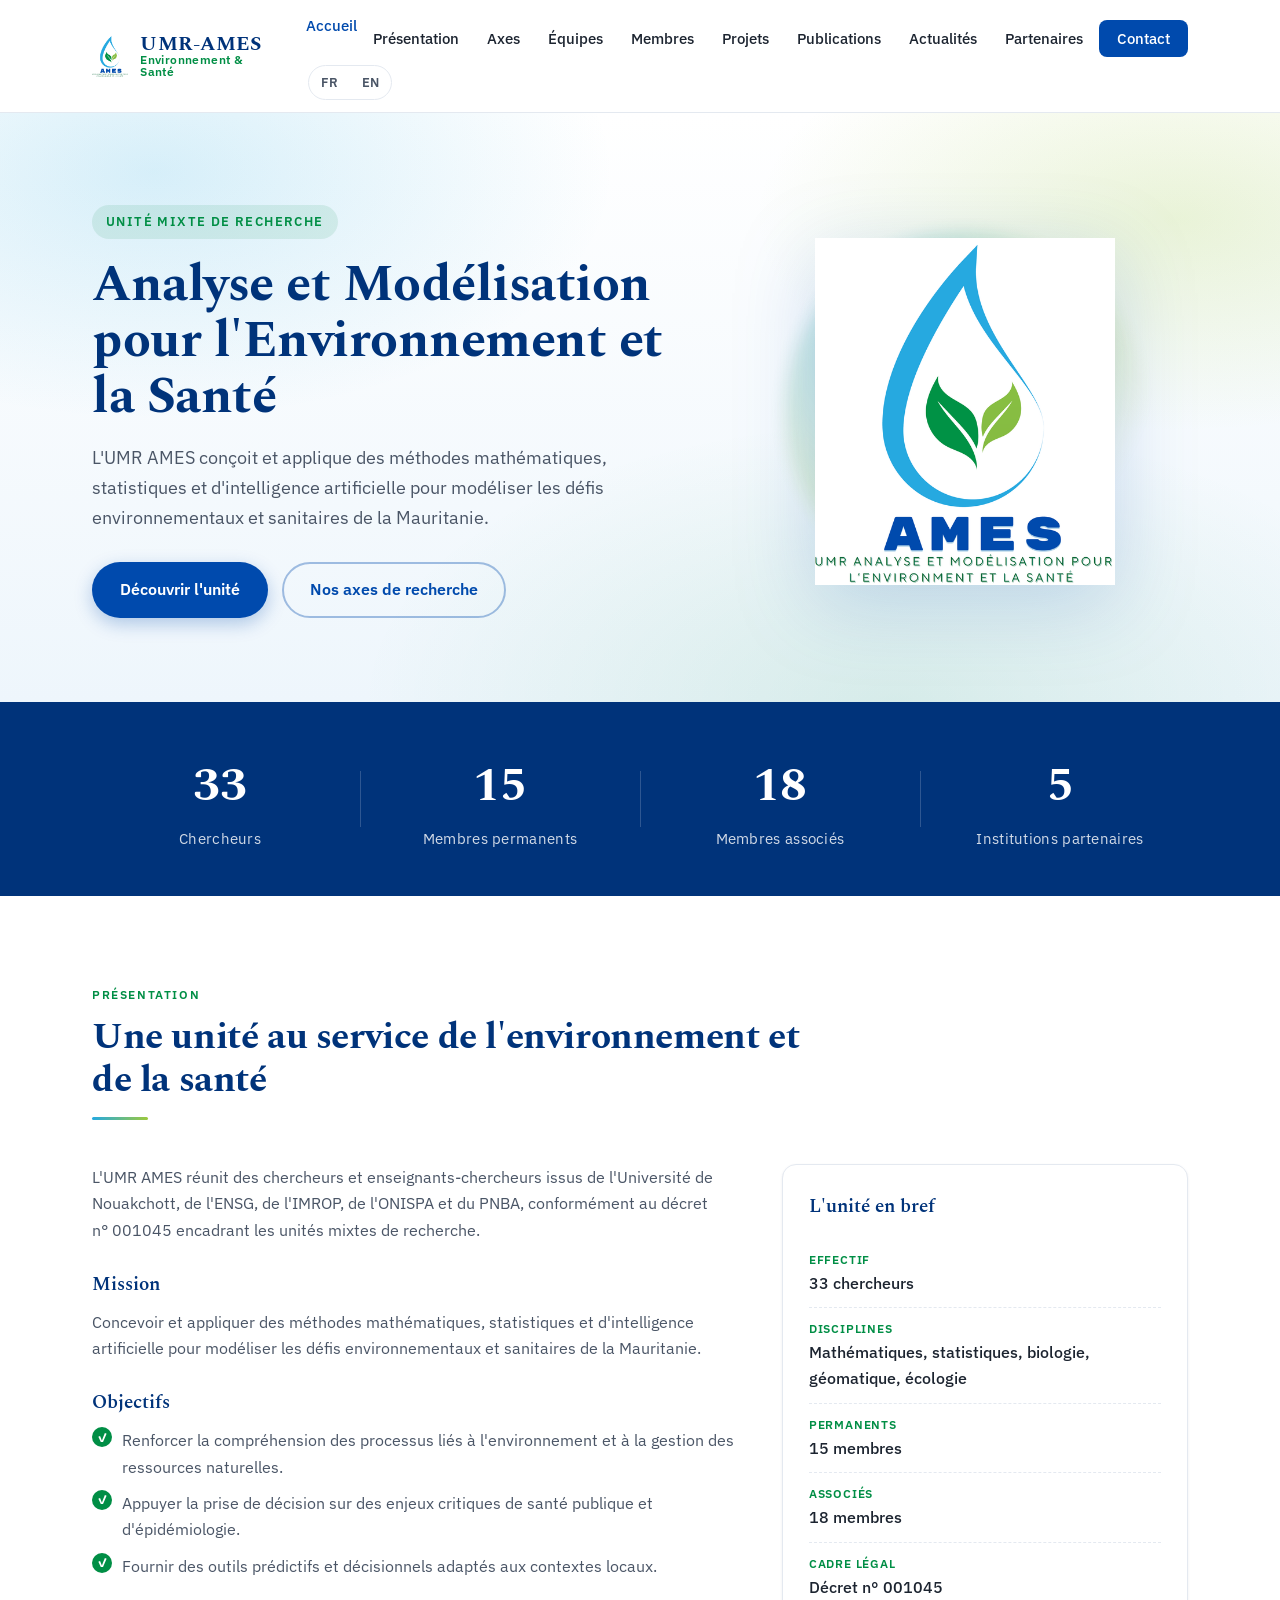
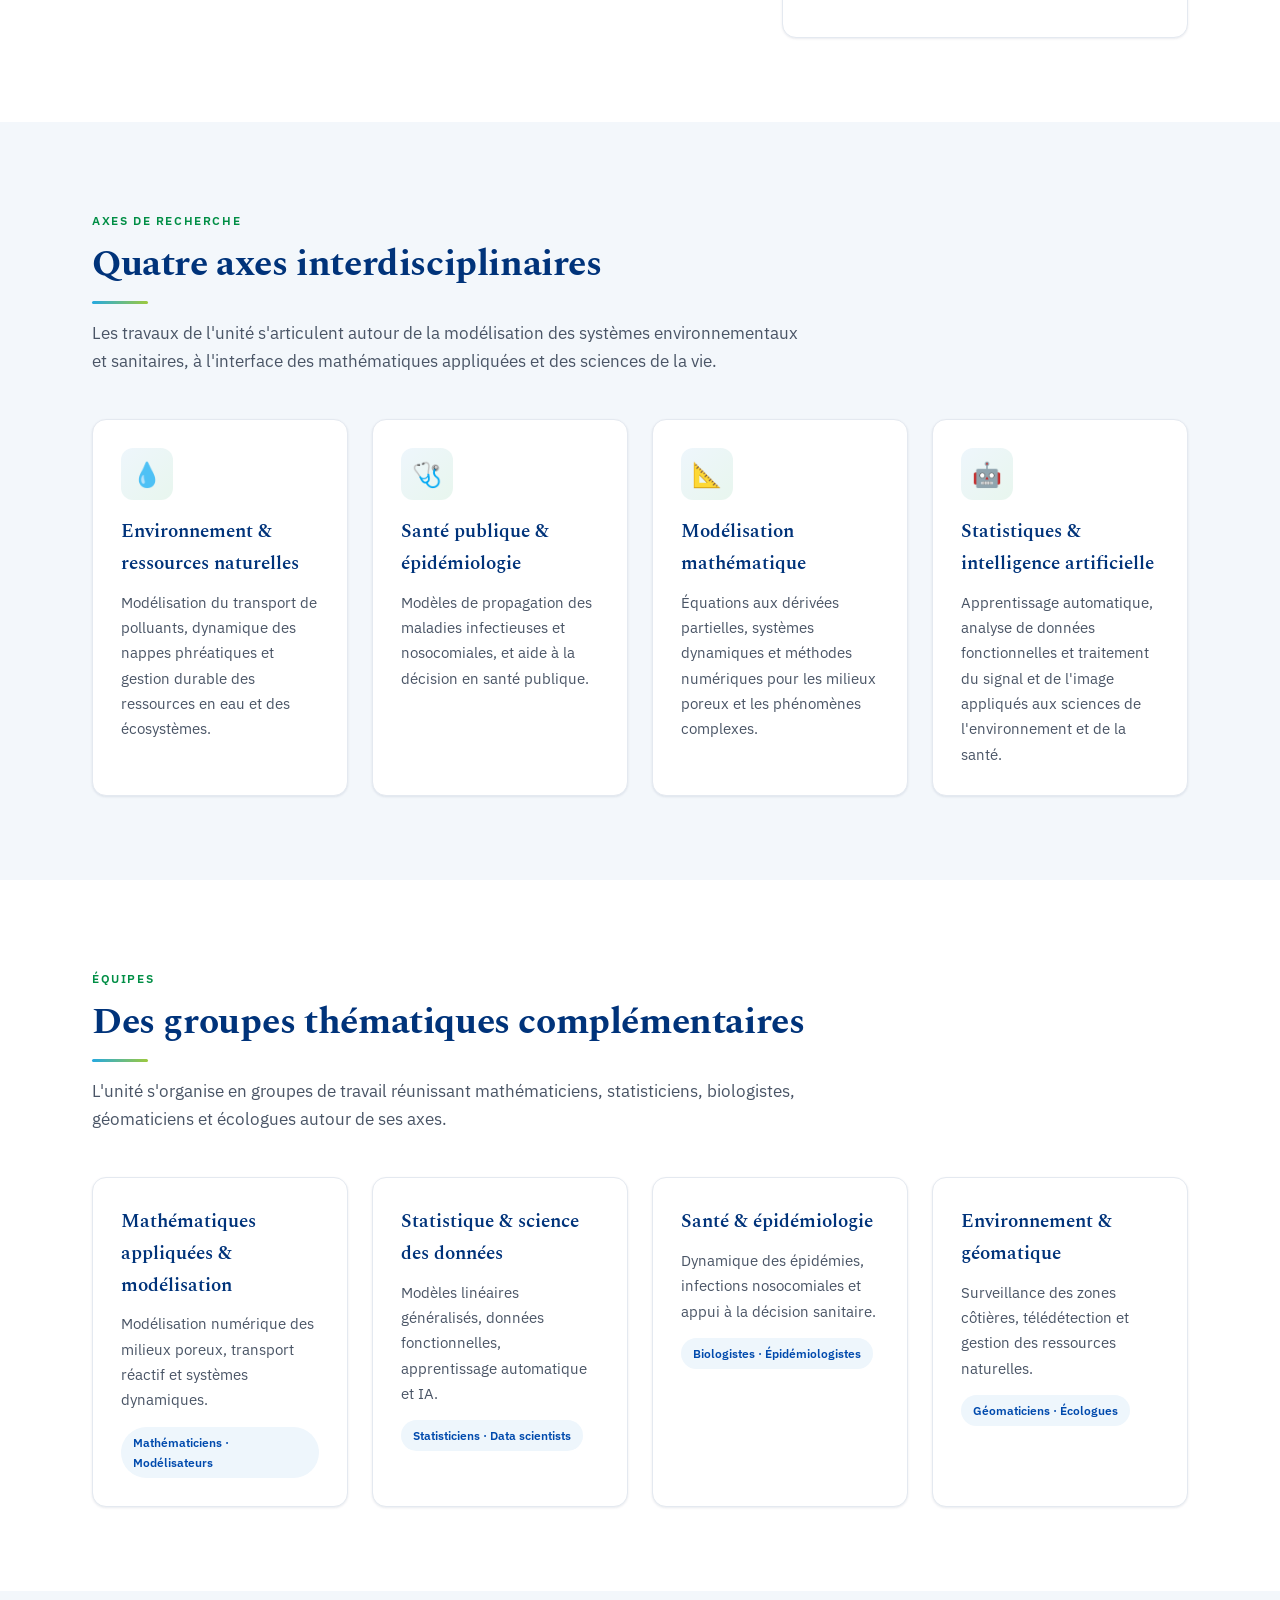
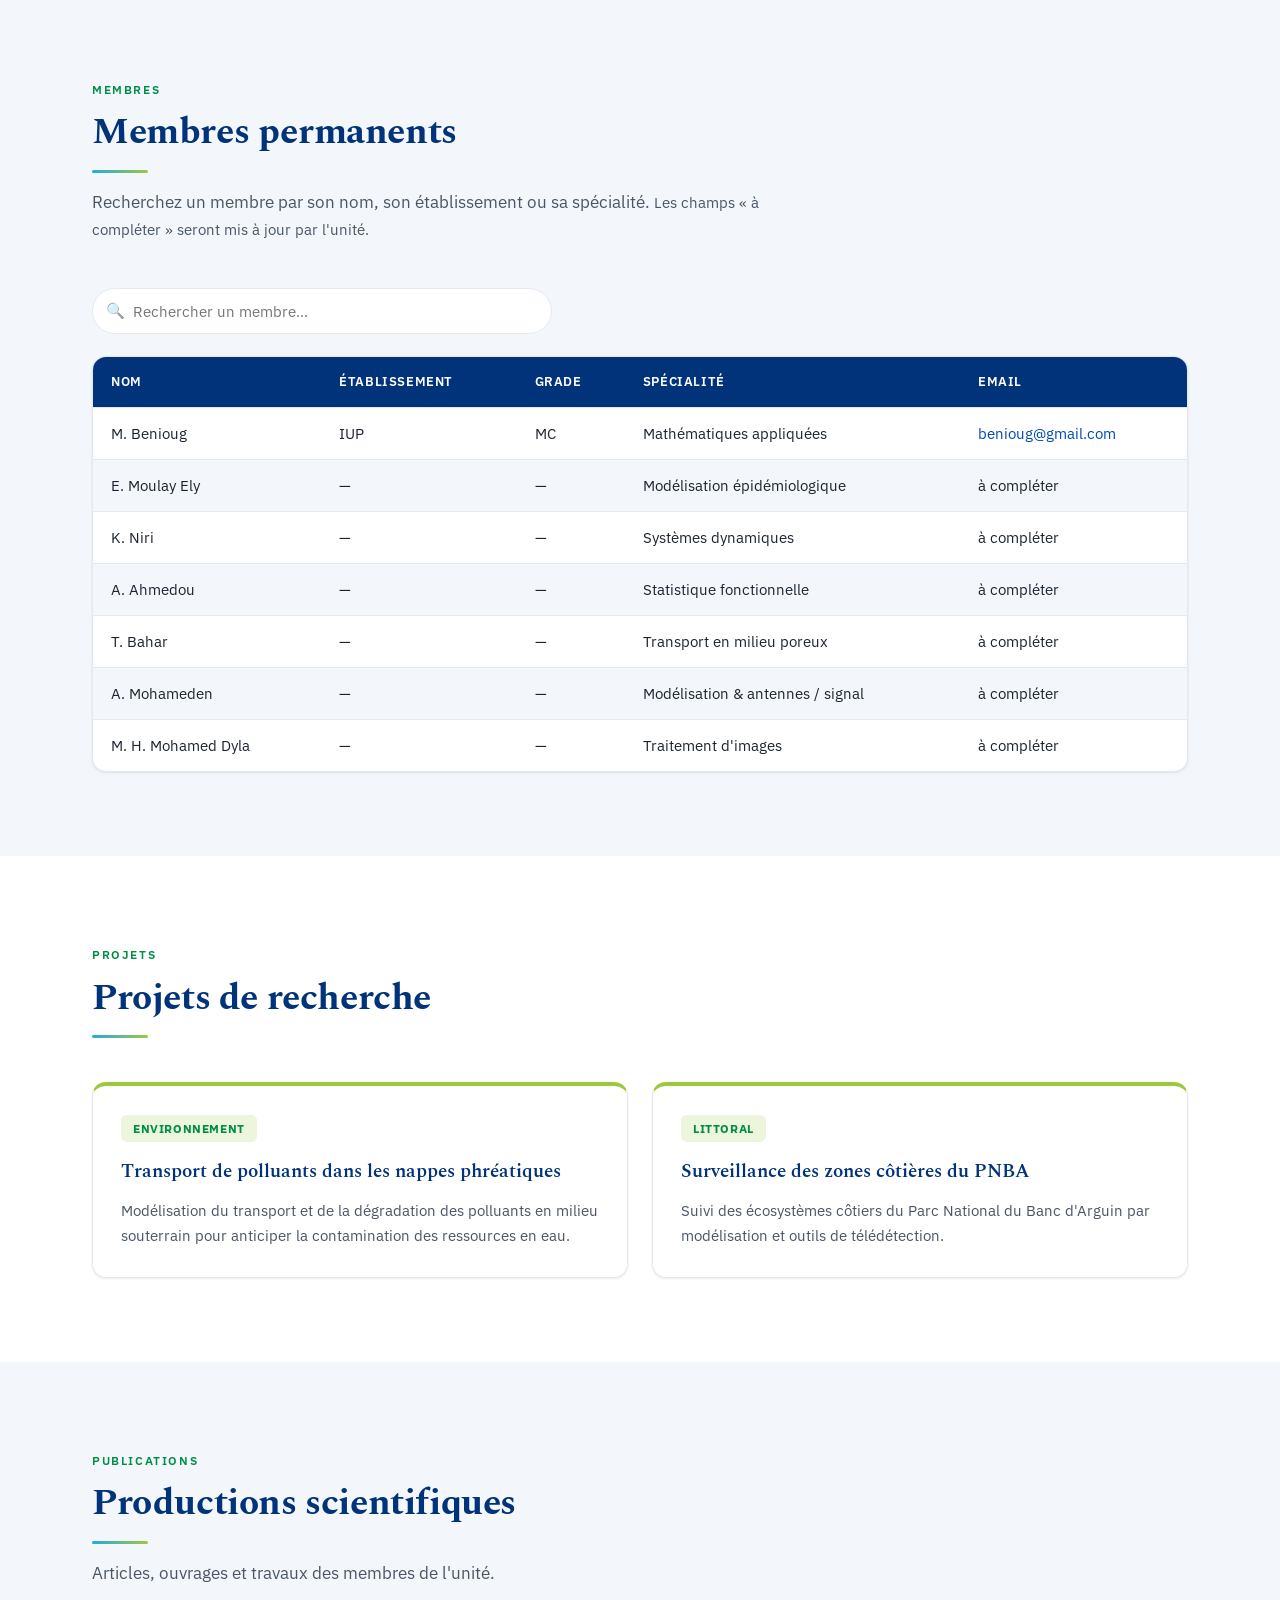
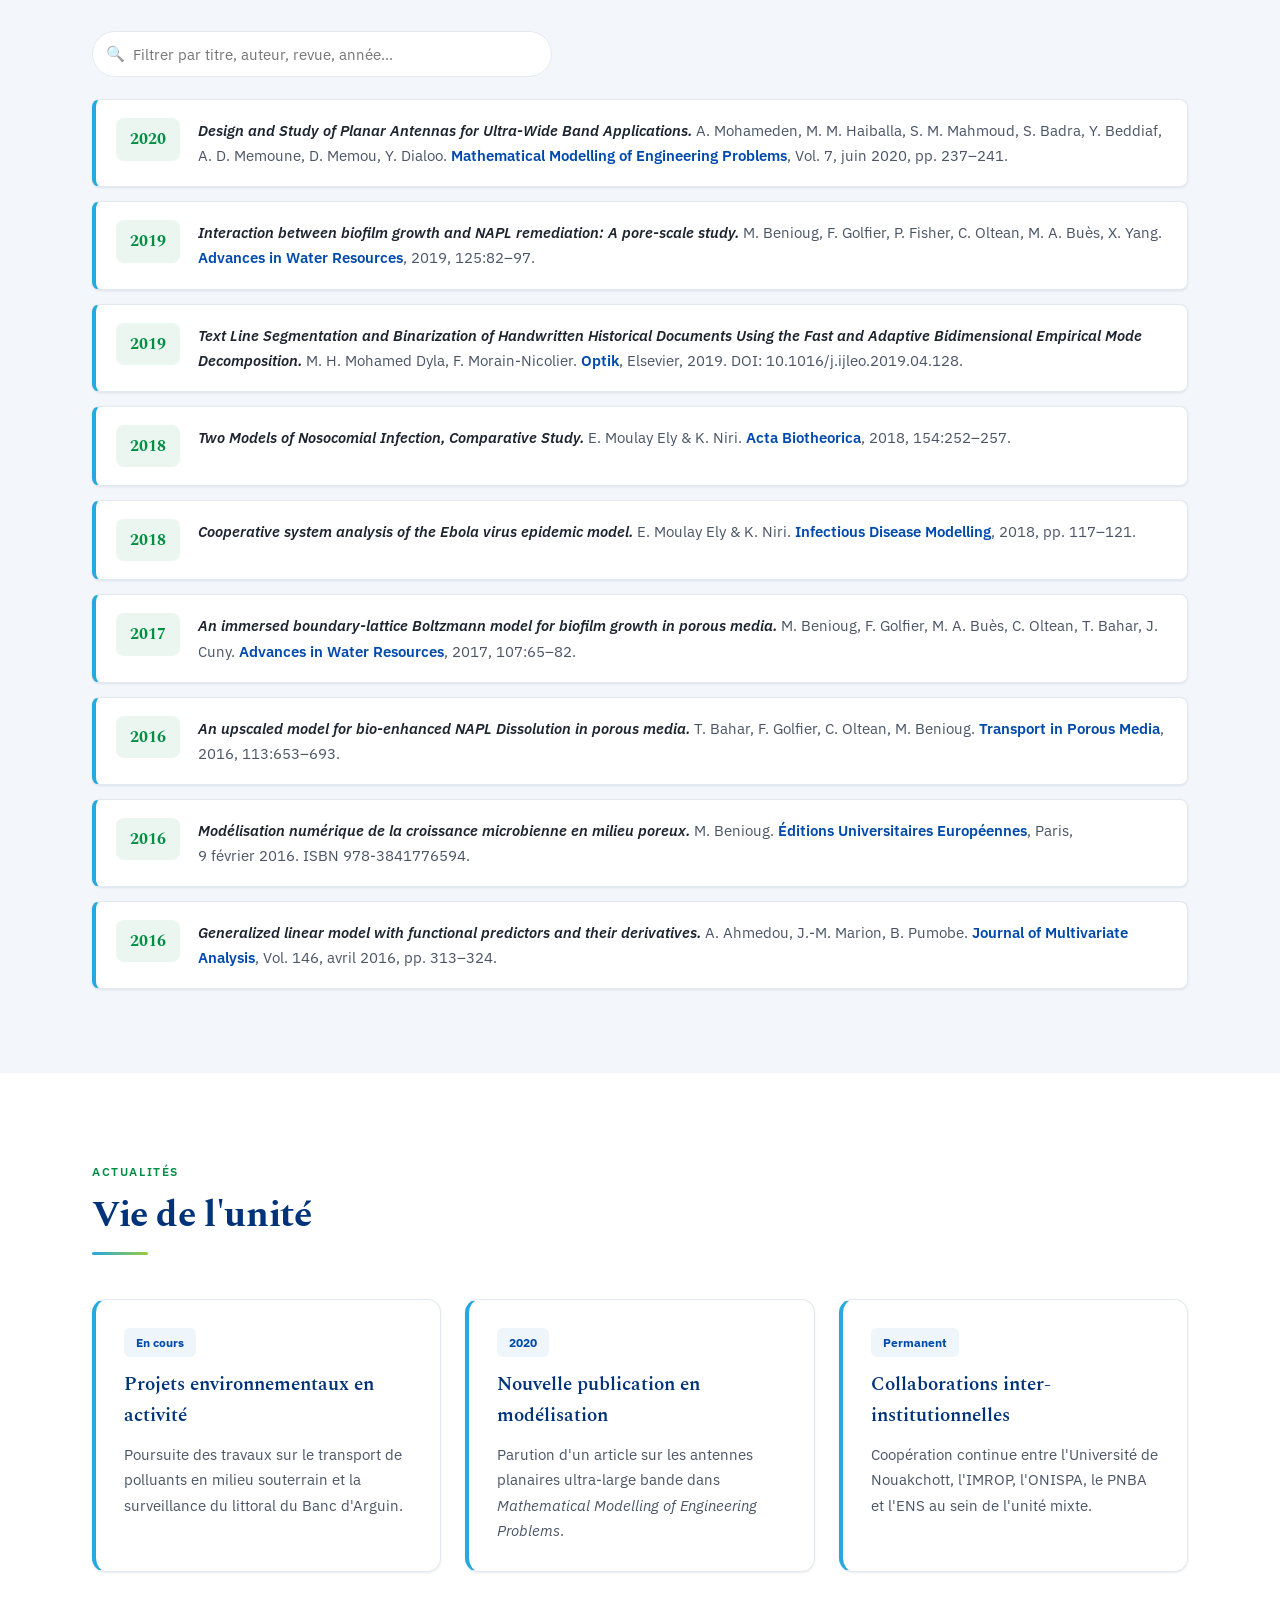
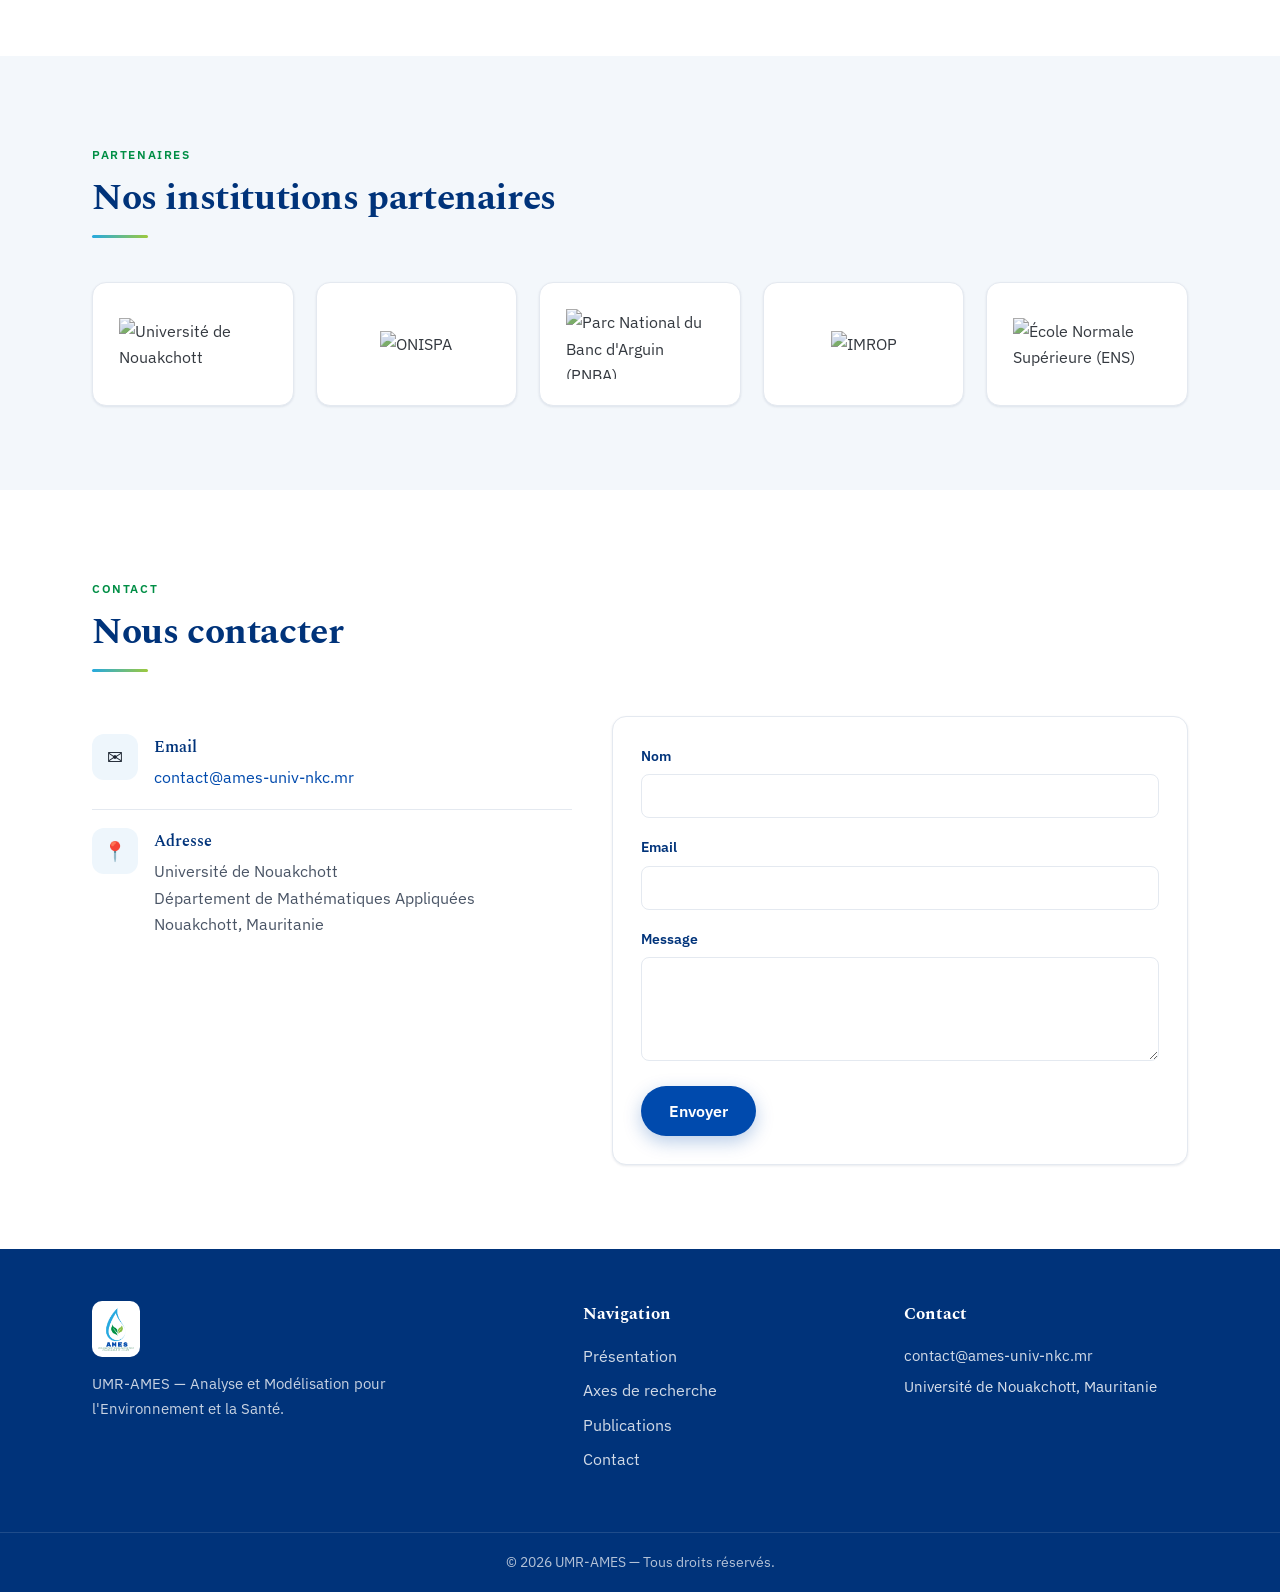
==== index.html @ 344a0f01 "Refonte du site UMR-AMES + version anglaise" ====
<!DOCTYPE html>
<html lang="fr">
<head>
  <meta charset="UTF-8">
  <meta name="viewport" content="width=device-width, initial-scale=1.0">

  <!-- ============ SEO & métadonnées ============ -->
  <title>UMR-AMES — Analyse et Modélisation pour l'Environnement et la Santé</title>
  <meta name="description" content="Unité Mixte de Recherche AMES : méthodes mathématiques, statistiques et d'intelligence artificielle au service des défis environnementaux et sanitaires de la Mauritanie.">
  <meta name="author" content="UMR-AMES">
  <meta property="og:title" content="UMR-AMES — Analyse et Modélisation pour l'Environnement et la Santé">
  <meta property="og:description" content="Unité Mixte de Recherche réunissant chercheurs et enseignants-chercheurs autour de l'environnement et de la santé en Mauritanie.">
  <meta property="og:type" content="website">
  <meta property="og:image" content="logo/ames.png">

  <!-- ============ Favicon ============ -->
  <link rel="icon" type="image/png" href="favicon.png">

  <!-- ============ Versions linguistiques (SEO) ============ -->
  <link rel="alternate" hreflang="fr" href="./">
  <link rel="alternate" hreflang="en" href="en/">
  <link rel="alternate" hreflang="x-default" href="./">

  <!-- ============ Polices : Spectral (titres) + IBM Plex Sans (texte) ============ -->
  <link rel="preconnect" href="https://fonts.googleapis.com">
  <link rel="preconnect" href="https://fonts.gstatic.com" crossorigin>
  <link href="https://fonts.googleapis.com/css2?family=IBM+Plex+Sans:wght@400;500;600;700&family=Spectral:ital,wght@0,500;0,600;0,700;1,500&display=swap" rel="stylesheet">

  <!-- ============ Feuille de styles ============ -->
  <link rel="stylesheet" href="css/style.css">
</head>
<body>

  <!-- Lien d'évitement pour l'accessibilité (lecteurs d'écran / clavier) -->
  <a href="#accueil" class="skip-link">Aller au contenu principal</a>

  <!-- ============================================================
       EN-TÊTE & NAVIGATION
  ============================================================= -->
  <header class="site-header" id="site-header">
    <div class="container header-inner">
      <a href="#accueil" class="brand" aria-label="UMR-AMES — Accueil">
        <img src="logo/ames.png" alt="Logo UMR-AMES" class="brand-logo" width="40" height="46">
        <span class="brand-text">
          <strong>UMR&#8209;AMES</strong>
          <small>Environnement &amp; Santé</small>
        </span>
      </a>

      <!-- Bouton menu mobile -->
      <button class="nav-toggle" id="nav-toggle" aria-expanded="false" aria-controls="primary-nav" aria-label="Ouvrir le menu">
        <span></span><span></span><span></span>
      </button>

      <nav class="primary-nav" id="primary-nav" aria-label="Navigation principale">
        <ul>
          <li><a href="#accueil">Accueil</a></li>
          <li><a href="#presentation">Présentation</a></li>
          <li><a href="#axes">Axes</a></li>
          <li><a href="#equipes">Équipes</a></li>
          <li><a href="#membres">Membres</a></li>
          <li><a href="#projets">Projets</a></li>
          <li><a href="#publications">Publications</a></li>
          <li><a href="#actualites">Actualités</a></li>
          <li><a href="#partenaires">Partenaires</a></li>
          <li><a href="#contact" class="nav-cta">Contact</a></li>
        </ul>
        <div class="lang-switch" role="navigation" aria-label="Choix de la langue">
          <a href="./" class="active" aria-current="true">FR</a>
          <a href="en/">EN</a>
        </div>
      </nav>
    </div>
  </header>

  <main>
    <!-- ============================================================
         ACCUEIL / HERO
    ============================================================= -->
    <section id="accueil" class="hero">
      <div class="hero-bg" aria-hidden="true"></div>
      <div class="container hero-inner">
        <div class="hero-text reveal">
          <span class="eyebrow">Unité Mixte de Recherche</span>
          <h1>Analyse et Modélisation pour l'Environnement et la Santé</h1>
          <p class="lead">
            L'UMR&nbsp;AMES conçoit et applique des méthodes mathématiques, statistiques
            et d'intelligence artificielle pour modéliser les défis environnementaux
            et sanitaires de la Mauritanie.
          </p>
          <div class="hero-actions">
            <a href="#presentation" class="btn btn-primary">Découvrir l'unité</a>
            <a href="#axes" class="btn btn-ghost">Nos axes de recherche</a>
          </div>
        </div>
        <div class="hero-visual reveal" aria-hidden="true">
          <div class="hero-orb"></div>
          <img src="logo/ames.png" alt="" class="hero-logo">
        </div>
      </div>
    </section>

    <!-- ============================================================
         CHIFFRES-CLÉS
    ============================================================= -->
    <section class="stats" aria-label="Chiffres-clés de l'unité">
      <div class="container stats-grid">
        <div class="stat reveal">
          <span class="stat-num" data-count="33">0</span>
          <span class="stat-label">Chercheurs</span>
        </div>
        <div class="stat reveal">
          <span class="stat-num" data-count="15">0</span>
          <span class="stat-label">Membres permanents</span>
        </div>
        <div class="stat reveal">
          <span class="stat-num" data-count="18">0</span>
          <span class="stat-label">Membres associés</span>
        </div>
        <div class="stat reveal">
          <span class="stat-num" data-count="5">0</span>
          <span class="stat-label">Institutions partenaires</span>
        </div>
      </div>
    </section>

    <!-- ============================================================
         PRÉSENTATION
    ============================================================= -->
    <section id="presentation" class="section">
      <div class="container">
        <header class="section-head reveal">
          <span class="section-kicker">Présentation</span>
          <h2>Une unité au service de l'environnement et de la santé</h2>
        </header>

        <div class="present-grid">
          <div class="present-main reveal">
            <p>
              L'UMR&nbsp;AMES réunit des chercheurs et enseignants-chercheurs issus de
              l'Université de Nouakchott, de l'ENSG, de l'IMROP, de l'ONISPA et du PNBA,
              conformément au décret n°&nbsp;001045 encadrant les unités mixtes de recherche.
            </p>

            <h3>Mission</h3>
            <p>
              Concevoir et appliquer des méthodes mathématiques, statistiques et
              d'intelligence artificielle pour modéliser les défis environnementaux
              et sanitaires de la Mauritanie.
            </p>

            <h3>Objectifs</h3>
            <ul class="check-list">
              <li>Renforcer la compréhension des processus liés à l'environnement et à la gestion des ressources naturelles.</li>
              <li>Appuyer la prise de décision sur des enjeux critiques de santé publique et d'épidémiologie.</li>
              <li>Fournir des outils prédictifs et décisionnels adaptés aux contextes locaux.</li>
            </ul>
          </div>

          <aside class="present-aside reveal">
            <div class="card-info">
              <h3>L'unité en bref</h3>
              <dl>
                <div><dt>Effectif</dt><dd>33 chercheurs</dd></div>
                <div><dt>Disciplines</dt><dd>Mathématiques, statistiques, biologie, géomatique, écologie</dd></div>
                <div><dt>Permanents</dt><dd>15 membres</dd></div>
                <div><dt>Associés</dt><dd>18 membres</dd></div>
                <div><dt>Cadre légal</dt><dd>Décret n°&nbsp;001045</dd></div>
              </dl>
            </div>
          </aside>
        </div>
      </div>
    </section>

    <!-- ============================================================
         AXES DE RECHERCHE
    ============================================================= -->
    <section id="axes" class="section section-alt">
      <div class="container">
        <header class="section-head reveal">
          <span class="section-kicker">Axes de recherche</span>
          <h2>Quatre axes interdisciplinaires</h2>
          <p class="section-intro">
            Les travaux de l'unité s'articulent autour de la modélisation des systèmes
            environnementaux et sanitaires, à l'interface des mathématiques appliquées
            et des sciences de la vie.
          </p>
        </header>

        <div class="cards-grid">
          <article class="axis-card reveal">
            <div class="axis-icon" aria-hidden="true">💧</div>
            <h3>Environnement &amp; ressources naturelles</h3>
            <p>Modélisation du transport de polluants, dynamique des nappes phréatiques et gestion durable des ressources en eau et des écosystèmes.</p>
          </article>
          <article class="axis-card reveal">
            <div class="axis-icon" aria-hidden="true">🩺</div>
            <h3>Santé publique &amp; épidémiologie</h3>
            <p>Modèles de propagation des maladies infectieuses et nosocomiales, et aide à la décision en santé publique.</p>
          </article>
          <article class="axis-card reveal">
            <div class="axis-icon" aria-hidden="true">📐</div>
            <h3>Modélisation mathématique</h3>
            <p>Équations aux dérivées partielles, systèmes dynamiques et méthodes numériques pour les milieux poreux et les phénomènes complexes.</p>
          </article>
          <article class="axis-card reveal">
            <div class="axis-icon" aria-hidden="true">🤖</div>
            <h3>Statistiques &amp; intelligence artificielle</h3>
            <p>Apprentissage automatique, analyse de données fonctionnelles et traitement du signal et de l'image appliqués aux sciences de l'environnement et de la santé.</p>
          </article>
        </div>
      </div>
    </section>

    <!-- ============================================================
         ÉQUIPES
    ============================================================= -->
    <section id="equipes" class="section">
      <div class="container">
        <header class="section-head reveal">
          <span class="section-kicker">Équipes</span>
          <h2>Des groupes thématiques complémentaires</h2>
          <p class="section-intro">
            L'unité s'organise en groupes de travail réunissant mathématiciens,
            statisticiens, biologistes, géomaticiens et écologues autour de ses axes.
          </p>
        </header>

        <div class="cards-grid">
          <article class="team-card reveal">
            <h3>Mathématiques appliquées &amp; modélisation</h3>
            <p>Modélisation numérique des milieux poreux, transport réactif et systèmes dynamiques.</p>
            <span class="tag">Mathématiciens · Modélisateurs</span>
          </article>
          <article class="team-card reveal">
            <h3>Statistique &amp; science des données</h3>
            <p>Modèles linéaires généralisés, données fonctionnelles, apprentissage automatique et IA.</p>
            <span class="tag">Statisticiens · Data scientists</span>
          </article>
          <article class="team-card reveal">
            <h3>Santé &amp; épidémiologie</h3>
            <p>Dynamique des épidémies, infections nosocomiales et appui à la décision sanitaire.</p>
            <span class="tag">Biologistes · Épidémiologistes</span>
          </article>
          <article class="team-card reveal">
            <h3>Environnement &amp; géomatique</h3>
            <p>Surveillance des zones côtières, télédétection et gestion des ressources naturelles.</p>
            <span class="tag">Géomaticiens · Écologues</span>
          </article>
        </div>
      </div>
    </section>

    <!-- ============================================================
         MEMBRES
    ============================================================= -->
    <section id="membres" class="section section-alt">
      <div class="container">
        <header class="section-head reveal">
          <span class="section-kicker">Membres</span>
          <h2>Membres permanents</h2>
          <p class="section-intro">
            Recherchez un membre par son nom, son établissement ou sa spécialité.
            <span class="muted">Les champs « à compléter » seront mis à jour par l'unité.</span>
          </p>
        </header>

        <div class="table-tools reveal">
          <label for="memberFilter" class="visually-hidden">Rechercher un membre</label>
          <div class="search-field">
            <span class="search-icon" aria-hidden="true">🔍</span>
            <input type="text" id="memberFilter" placeholder="Rechercher un membre…" autocomplete="off">
          </div>
        </div>

        <div class="table-wrap reveal">
          <table id="membersTable">
            <thead>
              <tr>
                <th scope="col">Nom</th>
                <th scope="col">Établissement</th>
                <th scope="col">Grade</th>
                <th scope="col">Spécialité</th>
                <th scope="col">Email</th>
              </tr>
            </thead>
            <tbody>
              <!-- Membre existant conservé -->
              <tr>
                <td>M. Benioug</td><td>IUP</td><td>MC</td>
                <td>Mathématiques appliquées</td>
                <td><a href="mailto:benioug@gmail.com">benioug@gmail.com</a></td>
              </tr>
              <!-- Membres identifiés via les publications de l'unité (champs à compléter) -->
              <tr><td>E. Moulay Ely</td><td>—</td><td>—</td><td>Modélisation épidémiologique</td><td>à compléter</td></tr>
              <tr><td>K. Niri</td><td>—</td><td>—</td><td>Systèmes dynamiques</td><td>à compléter</td></tr>
              <tr><td>A. Ahmedou</td><td>—</td><td>—</td><td>Statistique fonctionnelle</td><td>à compléter</td></tr>
              <tr><td>T. Bahar</td><td>—</td><td>—</td><td>Transport en milieu poreux</td><td>à compléter</td></tr>
              <tr><td>A. Mohameden</td><td>—</td><td>—</td><td>Modélisation &amp; antennes / signal</td><td>à compléter</td></tr>
              <tr><td>M. H. Mohamed Dyla</td><td>—</td><td>—</td><td>Traitement d'images</td><td>à compléter</td></tr>
            </tbody>
          </table>
          <p class="table-empty" id="noResults" hidden>Aucun membre ne correspond à votre recherche.</p>
        </div>
      </div>
    </section>

    <!-- ============================================================
         PROJETS
    ============================================================= -->
    <section id="projets" class="section">
      <div class="container">
        <header class="section-head reveal">
          <span class="section-kicker">Projets</span>
          <h2>Projets de recherche</h2>
        </header>

        <div class="cards-grid">
          <article class="project-card reveal">
            <span class="project-badge">Environnement</span>
            <h3>Transport de polluants dans les nappes phréatiques</h3>
            <p>Modélisation du transport et de la dégradation des polluants en milieu souterrain pour anticiper la contamination des ressources en eau.</p>
          </article>
          <article class="project-card reveal">
            <span class="project-badge">Littoral</span>
            <h3>Surveillance des zones côtières du PNBA</h3>
            <p>Suivi des écosystèmes côtiers du Parc National du Banc d'Arguin par modélisation et outils de télédétection.</p>
          </article>
        </div>
      </div>
    </section>

    <!-- ============================================================
         PUBLICATIONS
    ============================================================= -->
    <section id="publications" class="section section-alt">
      <div class="container">
        <header class="section-head reveal">
          <span class="section-kicker">Publications</span>
          <h2>Productions scientifiques</h2>
          <p class="section-intro">Articles, ouvrages et travaux des membres de l'unité.</p>
        </header>

        <div class="table-tools reveal">
          <label for="pubFilter" class="visually-hidden">Rechercher une publication</label>
          <div class="search-field">
            <span class="search-icon" aria-hidden="true">🔍</span>
            <input type="text" id="pubFilter" placeholder="Filtrer par titre, auteur, revue, année…" autocomplete="off">
          </div>
        </div>

        <ul class="pub-list" id="pubList">
          <li class="pub-item reveal">
            <span class="pub-year">2020</span>
            <p><span class="pub-title">Design and Study of Planar Antennas for Ultra-Wide Band Applications.</span>
            A. Mohameden, M. M. Haiballa, S. M. Mahmoud, S. Badra, Y. Beddiaf, A. D. Memoune, D. Memou, Y. Dialoo.
            <span class="pub-venue">Mathematical Modelling of Engineering Problems</span>, Vol.&nbsp;7, juin&nbsp;2020, pp.&nbsp;237–241.</p>
          </li>
          <li class="pub-item reveal">
            <span class="pub-year">2019</span>
            <p><span class="pub-title">Interaction between biofilm growth and NAPL remediation: A pore-scale study.</span>
            M. Benioug, F. Golfier, P. Fisher, C. Oltean, M. A. Buès, X. Yang.
            <span class="pub-venue">Advances in Water Resources</span>, 2019, 125:82–97.</p>
          </li>
          <li class="pub-item reveal">
            <span class="pub-year">2019</span>
            <p><span class="pub-title">Text Line Segmentation and Binarization of Handwritten Historical Documents Using the Fast and Adaptive Bidimensional Empirical Mode Decomposition.</span>
            M. H. Mohamed Dyla, F. Morain-Nicolier.
            <span class="pub-venue">Optik</span>, Elsevier, 2019. DOI:&nbsp;10.1016/j.ijleo.2019.04.128.</p>
          </li>
          <li class="pub-item reveal">
            <span class="pub-year">2018</span>
            <p><span class="pub-title">Two Models of Nosocomial Infection, Comparative Study.</span>
            E. Moulay Ely &amp; K. Niri.
            <span class="pub-venue">Acta Biotheorica</span>, 2018, 154:252–257.</p>
          </li>
          <li class="pub-item reveal">
            <span class="pub-year">2018</span>
            <p><span class="pub-title">Cooperative system analysis of the Ebola virus epidemic model.</span>
            E. Moulay Ely &amp; K. Niri.
            <span class="pub-venue">Infectious Disease Modelling</span>, 2018, pp.&nbsp;117–121.</p>
          </li>
          <li class="pub-item reveal">
            <span class="pub-year">2017</span>
            <p><span class="pub-title">An immersed boundary-lattice Boltzmann model for biofilm growth in porous media.</span>
            M. Benioug, F. Golfier, M. A. Buès, C. Oltean, T. Bahar, J. Cuny.
            <span class="pub-venue">Advances in Water Resources</span>, 2017, 107:65–82.</p>
          </li>
          <li class="pub-item reveal">
            <span class="pub-year">2016</span>
            <p><span class="pub-title">An upscaled model for bio-enhanced NAPL Dissolution in porous media.</span>
            T. Bahar, F. Golfier, C. Oltean, M. Benioug.
            <span class="pub-venue">Transport in Porous Media</span>, 2016, 113:653–693.</p>
          </li>
          <li class="pub-item reveal">
            <span class="pub-year">2016</span>
            <p><span class="pub-title">Modélisation numérique de la croissance microbienne en milieu poreux.</span>
            M. Benioug.
            <span class="pub-venue">Éditions Universitaires Européennes</span>, Paris, 9&nbsp;février&nbsp;2016. ISBN&nbsp;978-3841776594.</p>
          </li>
          <li class="pub-item reveal">
            <span class="pub-year">2016</span>
            <p><span class="pub-title">Generalized linear model with functional predictors and their derivatives.</span>
            A. Ahmedou, J.-M. Marion, B. Pumobe.
            <span class="pub-venue">Journal of Multivariate Analysis</span>, Vol.&nbsp;146, avril&nbsp;2016, pp.&nbsp;313–324.</p>
          </li>
        </ul>
        <p class="table-empty" id="noPubResults" hidden>Aucune publication ne correspond à votre recherche.</p>
      </div>
    </section>

    <!-- ============================================================
         ACTUALITÉS
    ============================================================= -->
    <section id="actualites" class="section">
      <div class="container">
        <header class="section-head reveal">
          <span class="section-kicker">Actualités</span>
          <h2>Vie de l'unité</h2>
        </header>

        <div class="cards-grid news-grid">
          <article class="news-card reveal">
            <div class="news-date"><span>En cours</span></div>
            <h3>Projets environnementaux en activité</h3>
            <p>Poursuite des travaux sur le transport de polluants en milieu souterrain et la surveillance du littoral du Banc d'Arguin.</p>
          </article>
          <article class="news-card reveal">
            <div class="news-date"><span>2020</span></div>
            <h3>Nouvelle publication en modélisation</h3>
            <p>Parution d'un article sur les antennes planaires ultra-large bande dans <em>Mathematical Modelling of Engineering Problems</em>.</p>
          </article>
          <article class="news-card reveal">
            <div class="news-date"><span>Permanent</span></div>
            <h3>Collaborations inter-institutionnelles</h3>
            <p>Coopération continue entre l'Université de Nouakchott, l'IMROP, l'ONISPA, le PNBA et l'ENS au sein de l'unité mixte.</p>
          </article>
        </div>
      </div>
    </section>

    <!-- ============================================================
         PARTENAIRES
    ============================================================= -->
    <section id="partenaires" class="section section-alt">
      <div class="container">
        <header class="section-head reveal">
          <span class="section-kicker">Partenaires</span>
          <h2>Nos institutions partenaires</h2>
        </header>

        <div class="logos-grid reveal">
          <div class="logo-tile"><img src="logo/un.jpg" alt="Université de Nouakchott" loading="lazy"></div>
          <div class="logo-tile"><img src="logo/onispa.jpg" alt="ONISPA" loading="lazy"></div>
          <div class="logo-tile"><img src="logo/pnba.png" alt="Parc National du Banc d'Arguin (PNBA)" loading="lazy"></div>
          <div class="logo-tile"><img src="logo/imrop.jpg" alt="IMROP" loading="lazy"></div>
          <div class="logo-tile"><img src="logo/ens.jpg" alt="École Normale Supérieure (ENS)" loading="lazy"></div>
        </div>
      </div>
    </section>

    <!-- ============================================================
         CONTACT
    ============================================================= -->
    <section id="contact" class="section">
      <div class="container">
        <header class="section-head reveal">
          <span class="section-kicker">Contact</span>
          <h2>Nous contacter</h2>
        </header>

        <div class="contact-grid">
          <div class="contact-info reveal">
            <div class="contact-row">
              <span class="contact-ico" aria-hidden="true">✉️</span>
              <div>
                <h3>Email</h3>
                <p><a href="mailto:contact@ames-univ-nkc.mr">contact@ames-univ-nkc.mr</a></p>
              </div>
            </div>
            <div class="contact-row">
              <span class="contact-ico" aria-hidden="true">📍</span>
              <div>
                <h3>Adresse</h3>
                <p>Université de Nouakchott<br>Département de Mathématiques Appliquées<br>Nouakchott, Mauritanie</p>
              </div>
            </div>
          </div>

          <!-- Formulaire (ouvre le client mail via mailto sur un site statique) -->
          <form class="contact-form reveal" id="contactForm">
            <div class="field">
              <label for="cf-name">Nom</label>
              <input type="text" id="cf-name" name="name" required>
            </div>
            <div class="field">
              <label for="cf-email">Email</label>
              <input type="email" id="cf-email" name="email" required>
            </div>
            <div class="field">
              <label for="cf-msg">Message</label>
              <textarea id="cf-msg" name="message" rows="4" required></textarea>
            </div>
            <button type="submit" class="btn btn-primary">Envoyer</button>
          </form>
        </div>
      </div>
    </section>
  </main>

  <!-- ============================================================
       PIED DE PAGE
  ============================================================= -->
  <footer class="site-footer">
    <div class="container footer-grid">
      <div class="footer-brand">
        <img src="logo/ames.png" alt="Logo UMR-AMES" class="footer-logo" width="48" height="56">
        <p>UMR&#8209;AMES — Analyse et Modélisation pour l'Environnement et la Santé.</p>
      </div>
      <nav class="footer-nav" aria-label="Liens de pied de page">
        <h4>Navigation</h4>
        <ul>
          <li><a href="#presentation">Présentation</a></li>
          <li><a href="#axes">Axes de recherche</a></li>
          <li><a href="#publications">Publications</a></li>
          <li><a href="#contact">Contact</a></li>
        </ul>
      </nav>
      <div class="footer-contact">
        <h4>Contact</h4>
        <p><a href="mailto:contact@ames-univ-nkc.mr">contact@ames-univ-nkc.mr</a></p>
        <p>Université de Nouakchott, Mauritanie</p>
      </div>
    </div>
    <div class="footer-bottom">
      <div class="container">
        <p>&copy; <span id="year"></span> UMR&#8209;AMES — Tous droits réservés.</p>
      </div>
    </div>
  </footer>

  <!-- Bouton retour en haut -->
  <button id="backToTop" class="back-to-top" aria-label="Revenir en haut">↑</button>

  <!-- Script principal -->
  <script src="js/main.js"></script>
</body>
</html>
---- css/style.css ----
/* ============================================================
   UMR-AMES — Feuille de styles principale
   Design institutionnel, sobre et scientifique.
   Palette dérivée du logo (goutte d'eau + feuille).
   ============================================================ */

/* ---------- 1. Variables (design system) ---------- */
:root {
  /* Couleurs de marque */
  --blue:        #25A9E0;   /* cyan / eau */
  --blue-dark:   #004AAD;   /* bleu profond (texte logo) */
  --blue-deep:   #00337A;   /* bleu très foncé (titres, footer) */
  --green-dark:  #008E45;
  --green-light: #9DC93D;

  /* Neutres */
  --ink:         #1c2430;   /* texte principal */
  --ink-soft:    #4a5566;   /* texte secondaire */
  --line:        #e4e9f0;   /* bordures */
  --bg:          #ffffff;
  --bg-alt:      #f3f7fb;   /* fond de section alterné */
  --bg-tint:     #eef6fc;

  /* Mise en page */
  --max:         1140px;
  --radius:      14px;
  --radius-sm:   8px;
  --shadow-sm:   0 1px 3px rgba(16,42,80,.06), 0 1px 2px rgba(16,42,80,.04);
  --shadow-md:   0 8px 24px rgba(16,42,80,.08);
  --shadow-lg:   0 18px 48px rgba(16,42,80,.12);

  /* Typographie */
  --font-head: 'Spectral', Georgia, serif;
  --font-body: 'IBM Plex Sans', system-ui, -apple-system, sans-serif;

  --ease: cubic-bezier(.22,.61,.36,1);
}

/* ---------- 2. Réinitialisation ---------- */
*, *::before, *::after { box-sizing: border-box; }
* { margin: 0; padding: 0; }

html { scroll-behavior: smooth; scroll-padding-top: 84px; }

body {
  font-family: var(--font-body);
  color: var(--ink);
  background: var(--bg);
  line-height: 1.65;
  font-size: 16px;
  -webkit-font-smoothing: antialiased;
  text-rendering: optimizeLegibility;
  overflow-x: hidden;
}

img { max-width: 100%; display: block; }
a { color: var(--blue-dark); text-decoration: none; transition: color .25s var(--ease); }
a:hover { color: var(--green-dark); }
ul { list-style: none; }

/* ---------- 3. Utilitaires ---------- */
.container { width: 100%; max-width: var(--max); margin-inline: auto; padding-inline: 22px; }

.visually-hidden,
.skip-link {
  position: absolute; width: 1px; height: 1px;
  padding: 0; margin: -1px; overflow: hidden;
  clip: rect(0 0 0 0); white-space: nowrap; border: 0;
}
.skip-link:focus {
  position: fixed; top: 12px; left: 12px; z-index: 1000;
  width: auto; height: auto; clip: auto; margin: 0;
  background: var(--blue-dark); color: #fff;
  padding: 10px 18px; border-radius: var(--radius-sm);
}

.muted { color: var(--ink-soft); font-size: .9em; }

/* Accessibilité : visibilité du focus clavier */
a:focus-visible, button:focus-visible, input:focus-visible, textarea:focus-visible {
  outline: 3px solid var(--blue);
  outline-offset: 2px;
  border-radius: 4px;
}

/* ---------- 4. Boutons ---------- */
.btn {
  display: inline-flex; align-items: center; justify-content: center;
  gap: 8px; font-family: var(--font-body); font-weight: 600;
  font-size: .98rem; padding: 13px 26px; border-radius: 999px;
  border: 2px solid transparent; cursor: pointer;
  transition: transform .25s var(--ease), box-shadow .25s var(--ease),
              background .25s var(--ease), color .25s var(--ease);
}
.btn-primary {
  background: var(--blue-dark); color: #fff;
  box-shadow: 0 6px 18px rgba(0,74,173,.28);
}
.btn-primary:hover { background: var(--blue-deep); color: #fff; transform: translateY(-2px); box-shadow: 0 10px 24px rgba(0,74,173,.34); }
.btn-ghost { background: transparent; color: var(--blue-dark); border-color: rgba(0,74,173,.35); }
.btn-ghost:hover { background: rgba(0,74,173,.06); color: var(--blue-deep); border-color: var(--blue-dark); transform: translateY(-2px); }

/* ============================================================
   5. EN-TÊTE / NAVIGATION
   ============================================================ */
.site-header {
  position: sticky; top: 0; z-index: 100;
  background: rgba(255,255,255,.82);
  backdrop-filter: saturate(160%) blur(12px);
  -webkit-backdrop-filter: saturate(160%) blur(12px);
  border-bottom: 1px solid var(--line);
  transition: box-shadow .3s var(--ease);
}
.site-header.scrolled { box-shadow: var(--shadow-sm); }

.header-inner { display: flex; align-items: center; justify-content: space-between; padding-block: 12px; gap: 16px; }

.brand { display: flex; align-items: center; gap: 12px; }
.brand-logo { height: 42px; width: auto; }
.brand-text { display: flex; flex-direction: column; line-height: 1.05; }
.brand-text strong { font-family: var(--font-head); font-size: 1.22rem; color: var(--blue-deep); letter-spacing: .3px; }
.brand-text small { font-size: .72rem; color: var(--green-dark); font-weight: 600; letter-spacing: .4px; }

.primary-nav ul { display: flex; align-items: center; gap: 4px; }
.primary-nav a {
  font-weight: 500; font-size: .92rem; color: var(--ink);
  padding: 8px 12px; border-radius: 8px; position: relative;
}
.primary-nav a:hover { color: var(--blue-dark); background: var(--bg-tint); }
.primary-nav a.active { color: var(--blue-dark); }
.primary-nav a.active::after {
  content: ""; position: absolute; left: 12px; right: 12px; bottom: 2px;
  height: 2px; background: var(--green-dark); border-radius: 2px;
}
.primary-nav a.nav-cta {
  background: var(--blue-dark); color: #fff; padding: 9px 18px;
}
.primary-nav a.nav-cta:hover { background: var(--blue-deep); }
.primary-nav a.nav-cta.active::after { display: none; }

/* Sélecteur de langue FR | EN */
.lang-switch {
  display: inline-flex; align-items: center; margin-left: 14px;
  border: 1px solid var(--line); border-radius: 999px; overflow: hidden; background: #fff;
}
.lang-switch a {
  font-size: .82rem; font-weight: 600; color: var(--ink-soft);
  padding: 6px 12px; border-radius: 0;
}
.lang-switch a:hover { background: var(--bg-tint); color: var(--blue-dark); }
.lang-switch a.active { background: var(--blue-dark); color: #fff; }

/* Bouton hamburger (mobile) */
.nav-toggle {
  display: none; flex-direction: column; gap: 5px;
  background: none; border: 0; padding: 8px; cursor: pointer;
}
.nav-toggle span { width: 24px; height: 2px; background: var(--blue-deep); border-radius: 2px; transition: transform .3s var(--ease), opacity .3s var(--ease); }
.nav-toggle[aria-expanded="true"] span:nth-child(1) { transform: translateY(7px) rotate(45deg); }
.nav-toggle[aria-expanded="true"] span:nth-child(2) { opacity: 0; }
.nav-toggle[aria-expanded="true"] span:nth-child(3) { transform: translateY(-7px) rotate(-45deg); }

/* ============================================================
   6. HERO / ACCUEIL
   ============================================================ */
.hero { position: relative; overflow: hidden; padding: 92px 0 84px; }
.hero-bg {
  position: absolute; inset: 0; z-index: 0;
  background:
    radial-gradient(60% 70% at 12% 10%, rgba(37,169,224,.18), transparent 60%),
    radial-gradient(55% 60% at 92% 18%, rgba(157,201,61,.20), transparent 60%),
    radial-gradient(70% 80% at 70% 100%, rgba(0,142,69,.10), transparent 60%),
    linear-gradient(180deg, #ffffff 0%, var(--bg-tint) 100%);
}
.hero-inner { position: relative; z-index: 1; display: grid; grid-template-columns: 1.15fr .85fr; gap: 48px; align-items: center; }

.eyebrow {
  display: inline-block; font-weight: 600; font-size: .8rem;
  letter-spacing: 1.4px; text-transform: uppercase; color: var(--green-dark);
  background: rgba(0,142,69,.10); padding: 6px 14px; border-radius: 999px; margin-bottom: 18px;
}
.hero h1 {
  font-family: var(--font-head); font-weight: 700;
  font-size: clamp(2rem, 4.4vw, 3.2rem); line-height: 1.1;
  color: var(--blue-deep); margin-bottom: 18px; letter-spacing: -.5px;
}
.lead { font-size: 1.12rem; color: var(--ink-soft); max-width: 52ch; }
.hero-actions { display: flex; flex-wrap: wrap; gap: 14px; margin-top: 30px; }

/* Visuel : logo dans un halo aquatique animé */
.hero-visual { position: relative; display: grid; place-items: center; }
.hero-logo { width: min(300px, 80%); filter: drop-shadow(0 18px 40px rgba(0,74,173,.18)); position: relative; z-index: 1; animation: float 6s ease-in-out infinite; }
.hero-orb {
  position: absolute; width: 360px; height: 360px; border-radius: 50%;
  background: radial-gradient(circle at 35% 30%, rgba(37,169,224,.35), rgba(157,201,61,.18) 55%, transparent 72%);
  filter: blur(8px); animation: pulse 7s ease-in-out infinite;
}
@keyframes float { 0%,100% { transform: translateY(0); } 50% { transform: translateY(-14px); } }
@keyframes pulse { 0%,100% { transform: scale(1); opacity: .9; } 50% { transform: scale(1.06); opacity: 1; } }

/* ============================================================
   7. CHIFFRES-CLÉS
   ============================================================ */
.stats { background: var(--blue-deep); color: #fff; }
.stats-grid { display: grid; grid-template-columns: repeat(4, 1fr); gap: 24px; padding-block: 44px; text-align: center; }
.stat { position: relative; }
.stat + .stat::before {
  content: ""; position: absolute; left: -12px; top: 50%; transform: translateY(-50%);
  height: 56px; width: 1px; background: rgba(255,255,255,.18);
}
.stat-num { display: block; font-family: var(--font-head); font-weight: 700; font-size: clamp(2.2rem, 4vw, 3rem); color: #fff; }
.stat-label { color: rgba(255,255,255,.82); font-size: .95rem; letter-spacing: .3px; }

/* ============================================================
   8. SECTIONS génériques
   ============================================================ */
.section { padding: 84px 0; }
.section-alt { background: var(--bg-alt); }

.section-head { max-width: 720px; margin-bottom: 44px; }
.section-kicker {
  display: inline-block; font-weight: 600; font-size: .78rem;
  letter-spacing: 1.6px; text-transform: uppercase; color: var(--green-dark); margin-bottom: 12px;
}
.section h2 {
  font-family: var(--font-head); font-weight: 700;
  font-size: clamp(1.6rem, 3vw, 2.3rem); color: var(--blue-deep);
  line-height: 1.15; letter-spacing: -.4px;
}
.section h2::after {
  content: ""; display: block; width: 56px; height: 3px;
  background: linear-gradient(90deg, var(--blue), var(--green-light));
  border-radius: 3px; margin-top: 16px;
}
.section-intro { margin-top: 16px; color: var(--ink-soft); font-size: 1.05rem; }

h3 { font-family: var(--font-head); color: var(--blue-deep); font-size: 1.2rem; font-weight: 600; }

/* ---------- Présentation ---------- */
.present-grid { display: grid; grid-template-columns: 1.6fr 1fr; gap: 40px; align-items: start; }
.present-main h3 { margin: 26px 0 8px; }
.present-main p { color: var(--ink-soft); }
.check-list li { position: relative; padding-left: 30px; margin-bottom: 10px; color: var(--ink-soft); }
.check-list li::before {
  content: "✓"; position: absolute; left: 0; top: 0;
  color: #fff; background: var(--green-dark); width: 20px; height: 20px;
  border-radius: 50%; display: grid; place-items: center; font-size: .72rem; font-weight: 700;
}
.card-info {
  background: var(--bg); border: 1px solid var(--line); border-radius: var(--radius);
  padding: 26px; box-shadow: var(--shadow-sm); position: sticky; top: 96px;
}
.card-info h3 { margin-bottom: 16px; }
.card-info dl > div { display: flex; flex-direction: column; padding: 11px 0; border-bottom: 1px dashed var(--line); }
.card-info dl > div:last-child { border-bottom: 0; }
.card-info dt { font-size: .76rem; text-transform: uppercase; letter-spacing: .8px; color: var(--green-dark); font-weight: 600; }
.card-info dd { color: var(--ink); font-weight: 500; }

/* ---------- Grilles de cartes ---------- */
.cards-grid { display: grid; grid-template-columns: repeat(auto-fit, minmax(250px, 1fr)); gap: 24px; }

.axis-card, .team-card, .project-card, .news-card {
  background: var(--bg); border: 1px solid var(--line); border-radius: var(--radius);
  padding: 28px; box-shadow: var(--shadow-sm);
  transition: transform .3s var(--ease), box-shadow .3s var(--ease), border-color .3s var(--ease);
}
.axis-card:hover, .team-card:hover, .project-card:hover, .news-card:hover {
  transform: translateY(-6px); box-shadow: var(--shadow-md); border-color: rgba(37,169,224,.4);
}
.axis-icon {
  width: 52px; height: 52px; border-radius: 12px; display: grid; place-items: center;
  font-size: 1.5rem; margin-bottom: 16px;
  background: linear-gradient(135deg, var(--bg-tint), #e8f6ee);
}
.axis-card h3, .team-card h3, .project-card h3, .news-card h3 { margin-bottom: 10px; }
.axis-card p, .team-card p, .project-card p, .news-card p { color: var(--ink-soft); font-size: .96rem; }

.tag {
  display: inline-block; margin-top: 14px; font-size: .78rem; font-weight: 600;
  color: var(--blue-dark); background: var(--bg-tint); padding: 5px 12px; border-radius: 999px;
}

/* ---------- Projets ---------- */
.project-card { border-top: 4px solid var(--green-light); }
.project-badge {
  display: inline-block; font-size: .72rem; font-weight: 700; letter-spacing: .6px;
  text-transform: uppercase; color: var(--green-dark);
  background: rgba(157,201,61,.18); padding: 4px 12px; border-radius: 6px; margin-bottom: 14px;
}

/* ---------- Actualités ---------- */
.news-card { border-left: 4px solid var(--blue); }
.news-date span {
  display: inline-block; font-size: .78rem; font-weight: 700; color: var(--blue-dark);
  background: var(--bg-tint); padding: 4px 12px; border-radius: 6px; margin-bottom: 12px;
}

/* ---------- Outils de recherche / filtres ---------- */
.table-tools { margin-bottom: 22px; max-width: 460px; }
.search-field { position: relative; }
.search-icon { position: absolute; left: 14px; top: 50%; transform: translateY(-50%); opacity: .6; font-size: .95rem; }
.search-field input {
  width: 100%; padding: 12px 14px 12px 40px; font-family: var(--font-body); font-size: .96rem;
  border: 1px solid var(--line); border-radius: 999px; background: var(--bg); color: var(--ink);
  transition: border-color .25s var(--ease), box-shadow .25s var(--ease);
}
.search-field input:focus { border-color: var(--blue); box-shadow: 0 0 0 4px rgba(37,169,224,.15); outline: none; }

/* ---------- Tableaux ---------- */
.table-wrap { overflow-x: auto; border: 1px solid var(--line); border-radius: var(--radius); background: var(--bg); box-shadow: var(--shadow-sm); }
table { width: 100%; border-collapse: collapse; min-width: 640px; }
thead th {
  background: var(--blue-deep); color: #fff; text-align: left;
  padding: 14px 18px; font-size: .82rem; text-transform: uppercase; letter-spacing: .6px; font-weight: 600;
}
tbody td { padding: 13px 18px; border-top: 1px solid var(--line); color: var(--ink); font-size: .95rem; }
tbody tr:nth-child(even) { background: var(--bg-alt); }
tbody tr:hover { background: var(--bg-tint); }
.table-empty { padding: 18px; text-align: center; color: var(--ink-soft); }

/* ---------- Publications ---------- */
.pub-list { display: grid; gap: 14px; }
.pub-item {
  display: grid; grid-template-columns: 64px 1fr; gap: 18px; align-items: start;
  background: var(--bg); border: 1px solid var(--line); border-left: 4px solid var(--blue);
  border-radius: var(--radius-sm); padding: 18px 20px; box-shadow: var(--shadow-sm);
  transition: transform .25s var(--ease), box-shadow .25s var(--ease);
}
.pub-item:hover { transform: translateX(4px); box-shadow: var(--shadow-md); }
.pub-year {
  font-family: var(--font-head); font-weight: 700; color: var(--green-dark);
  background: rgba(0,142,69,.08); border-radius: 8px; text-align: center;
  padding: 8px 0; font-size: 1rem;
}
.pub-item p { color: var(--ink-soft); font-size: .95rem; }
.pub-title { color: var(--ink); font-weight: 600; font-style: italic; }
.pub-venue { font-weight: 600; color: var(--blue-dark); }

/* ---------- Partenaires ---------- */
.logos-grid { display: grid; grid-template-columns: repeat(auto-fit, minmax(150px, 1fr)); gap: 22px; }
.logo-tile {
  display: grid; place-items: center; background: var(--bg);
  border: 1px solid var(--line); border-radius: var(--radius); padding: 26px;
  box-shadow: var(--shadow-sm); transition: transform .3s var(--ease), box-shadow .3s var(--ease);
}
.logo-tile:hover { transform: translateY(-4px); box-shadow: var(--shadow-md); }
.logo-tile img { max-height: 70px; width: auto; object-fit: contain; filter: grayscale(35%); opacity: .9; transition: filter .3s var(--ease), opacity .3s var(--ease); }
.logo-tile:hover img { filter: none; opacity: 1; }

/* ---------- Contact ---------- */
.contact-grid { display: grid; grid-template-columns: 1fr 1.2fr; gap: 40px; align-items: start; }
.contact-row { display: flex; gap: 16px; padding: 18px 0; border-bottom: 1px solid var(--line); }
.contact-row:last-child { border-bottom: 0; }
.contact-ico {
  flex-shrink: 0; width: 46px; height: 46px; border-radius: 12px; display: grid; place-items: center;
  font-size: 1.2rem; background: var(--bg-tint);
}
.contact-row h3 { font-size: 1rem; margin-bottom: 4px; }
.contact-row p { color: var(--ink-soft); }

.contact-form {
  background: var(--bg); border: 1px solid var(--line); border-radius: var(--radius);
  padding: 28px; box-shadow: var(--shadow-sm);
}
.field { margin-bottom: 18px; }
.field label { display: block; font-weight: 600; font-size: .88rem; margin-bottom: 6px; color: var(--blue-deep); }
.field input, .field textarea {
  width: 100%; padding: 11px 14px; font-family: var(--font-body); font-size: .96rem;
  border: 1px solid var(--line); border-radius: var(--radius-sm); background: var(--bg); color: var(--ink);
  transition: border-color .25s var(--ease), box-shadow .25s var(--ease);
}
.field input:focus, .field textarea:focus { border-color: var(--blue); box-shadow: 0 0 0 4px rgba(37,169,224,.15); outline: none; }
.field textarea { resize: vertical; }

/* ============================================================
   9. PIED DE PAGE
   ============================================================ */
.site-footer { background: var(--blue-deep); color: rgba(255,255,255,.85); }
.footer-grid { display: grid; grid-template-columns: 1.6fr 1fr 1fr; gap: 36px; padding-block: 52px; }
.footer-brand { max-width: 320px; }
.footer-logo { background: #fff; border-radius: 10px; padding: 6px; margin-bottom: 14px; }
.footer-brand p { color: rgba(255,255,255,.78); font-size: .95rem; }
.site-footer h4 { color: #fff; font-family: var(--font-head); font-size: 1.05rem; margin-bottom: 14px; }
.footer-nav li { margin-bottom: 8px; }
.site-footer a { color: rgba(255,255,255,.82); }
.site-footer a:hover { color: var(--green-light); }
.footer-contact p { margin-bottom: 6px; font-size: .95rem; }
.footer-bottom { border-top: 1px solid rgba(255,255,255,.12); }
.footer-bottom p { padding-block: 18px; font-size: .86rem; color: rgba(255,255,255,.7); text-align: center; }

/* ---------- Retour en haut ---------- */
.back-to-top {
  position: fixed; right: 22px; bottom: 22px; z-index: 90;
  width: 46px; height: 46px; border-radius: 50%; border: 0; cursor: pointer;
  background: var(--blue-dark); color: #fff; font-size: 1.2rem;
  box-shadow: var(--shadow-md); opacity: 0; visibility: hidden;
  transform: translateY(12px); transition: all .3s var(--ease);
}
.back-to-top.show { opacity: 1; visibility: visible; transform: translateY(0); }
.back-to-top:hover { background: var(--blue-deep); transform: translateY(-3px); }

/* ============================================================
   10. ANIMATIONS au défilement
   ============================================================ */
.reveal { opacity: 0; transform: translateY(24px); transition: opacity .7s var(--ease), transform .7s var(--ease); }
.reveal.in { opacity: 1; transform: none; }

/* ============================================================
   11. RESPONSIVE
   ============================================================ */
@media (max-width: 980px) {
  .hero-inner { grid-template-columns: 1fr; text-align: center; }
  .hero-text .hero-actions { justify-content: center; }
  .lead { margin-inline: auto; }
  .hero-visual { order: -1; }
  .hero-logo { width: min(220px, 60%); }
  .present-grid, .contact-grid { grid-template-columns: 1fr; }
  .card-info { position: static; }
  .footer-grid { grid-template-columns: 1fr 1fr; }
  .footer-brand { grid-column: 1 / -1; }
}

@media (max-width: 768px) {
  /* Navigation mobile : panneau coulissant */
  .nav-toggle { display: flex; }
  .primary-nav {
    position: fixed; inset: 64px 0 auto 0;
    background: #fff; border-bottom: 1px solid var(--line);
    box-shadow: var(--shadow-lg);
    max-height: 0; overflow: hidden; transition: max-height .35s var(--ease);
  }
  .primary-nav.open { max-height: 80vh; }
  .primary-nav ul { flex-direction: column; align-items: stretch; gap: 0; padding: 8px 16px 18px; }
  .primary-nav a { padding: 14px 12px; border-bottom: 1px solid var(--line); border-radius: 0; }
  .primary-nav a.active::after { display: none; }
  .primary-nav a.active { background: var(--bg-tint); }
  .primary-nav a.nav-cta { margin-top: 12px; text-align: center; border-radius: 999px; border-bottom: 0; }
  .primary-nav .lang-switch { margin: 14px 0 0; align-self: center; }

  .stats-grid { grid-template-columns: 1fr 1fr; gap: 30px; }
  .stat:nth-child(odd)::before { display: none; }
  .stat:nth-child(3)::before, .stat:nth-child(4)::before { display: none; }
  .pub-item { grid-template-columns: 56px 1fr; gap: 14px; }
  .section { padding: 60px 0; }
  .hero { padding: 64px 0 56px; }
}

@media (max-width: 480px) {
  .stats-grid { grid-template-columns: 1fr; }
  .stat::before { display: none !important; }
  .brand-text small { display: none; }
}

/* ============================================================
   12. Préférence « réduire les animations »
   ============================================================ */
@media (prefers-reduced-motion: reduce) {
  * { animation: none !important; scroll-behavior: auto !important; }
  .reveal { opacity: 1; transform: none; transition: none; }
}
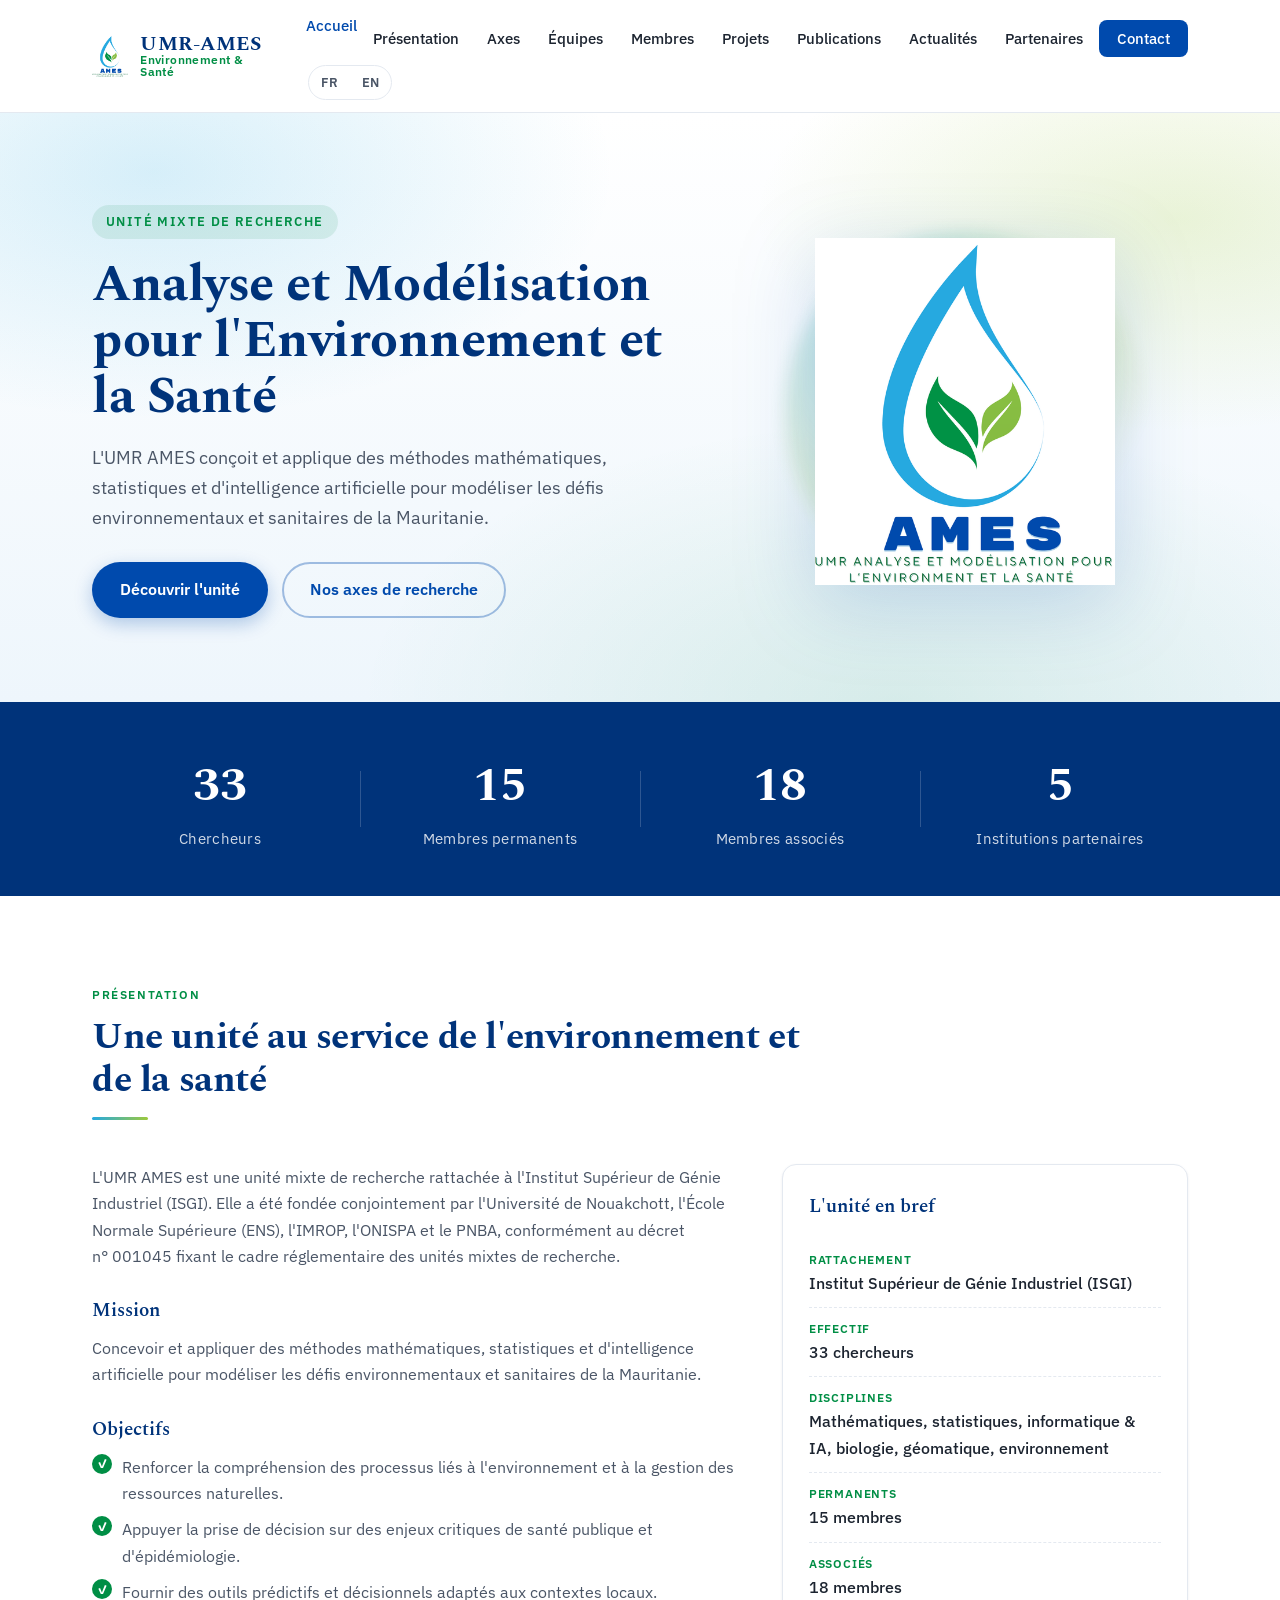
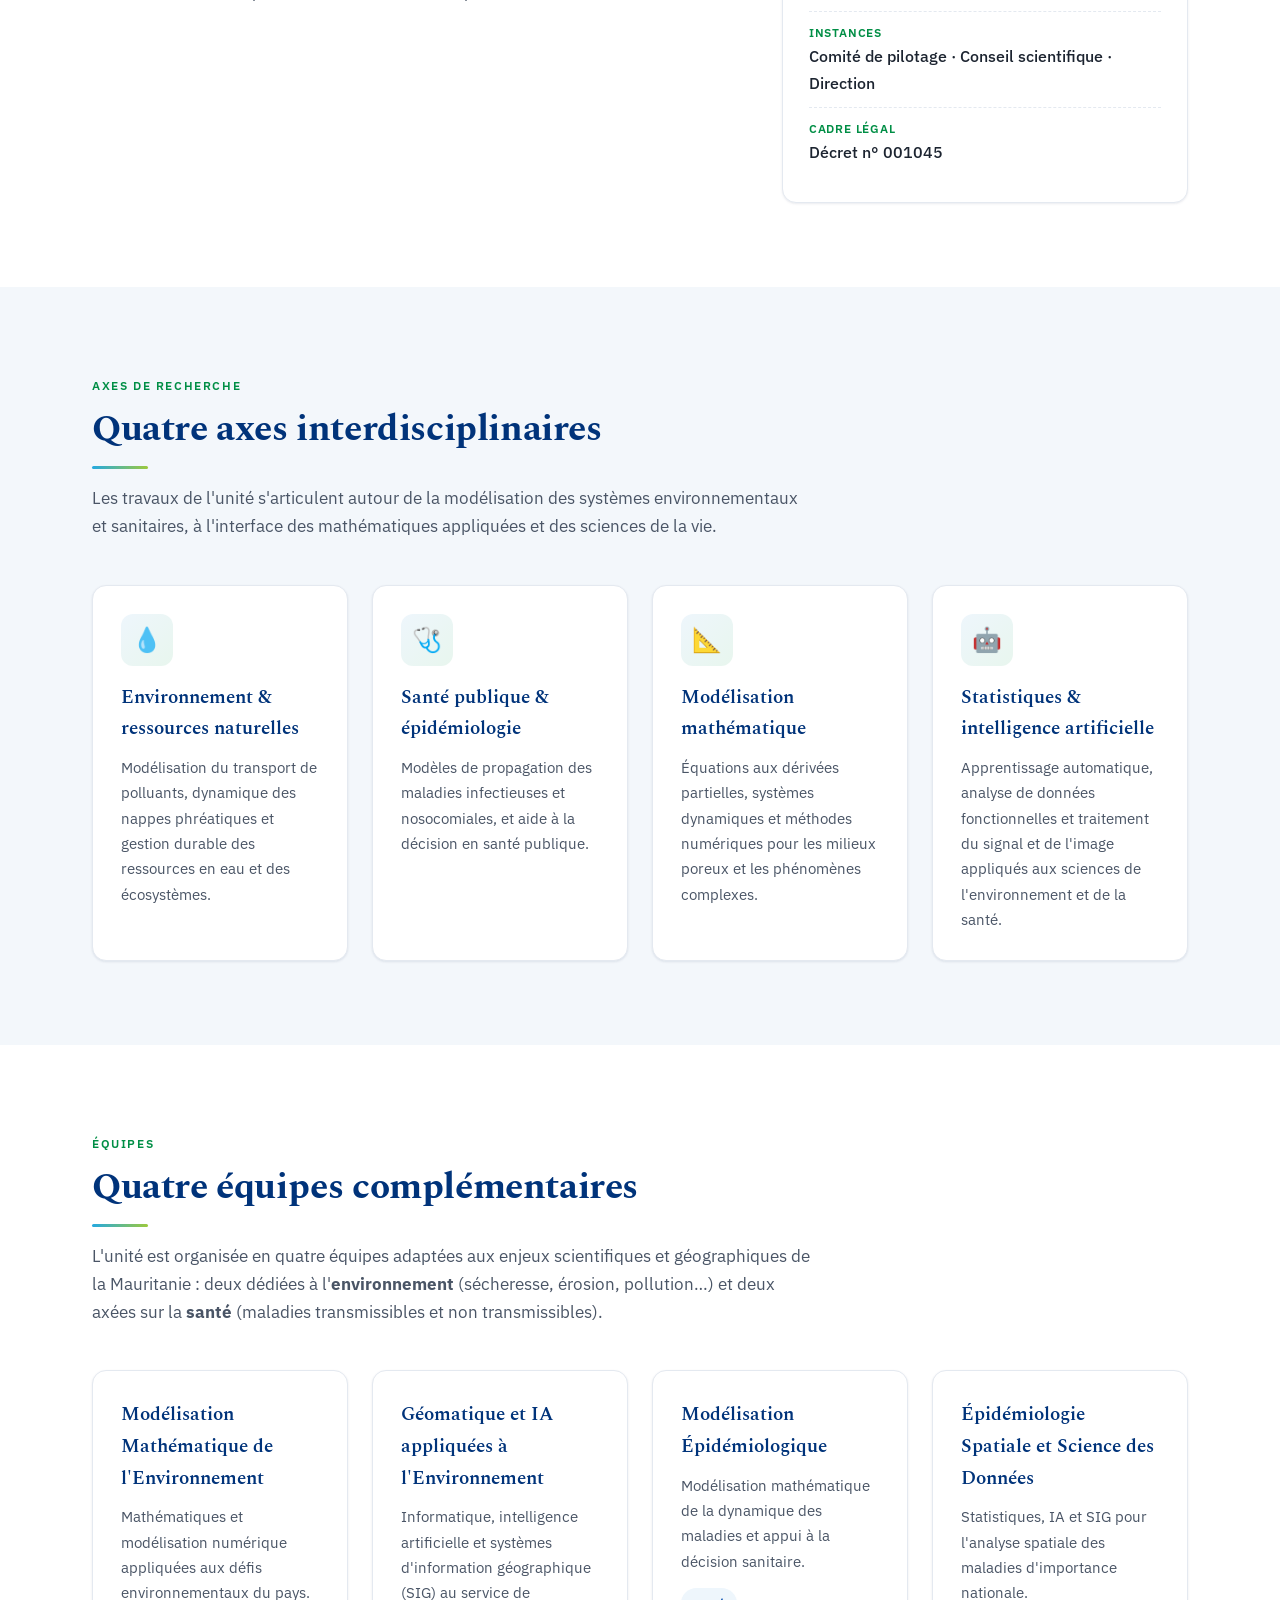
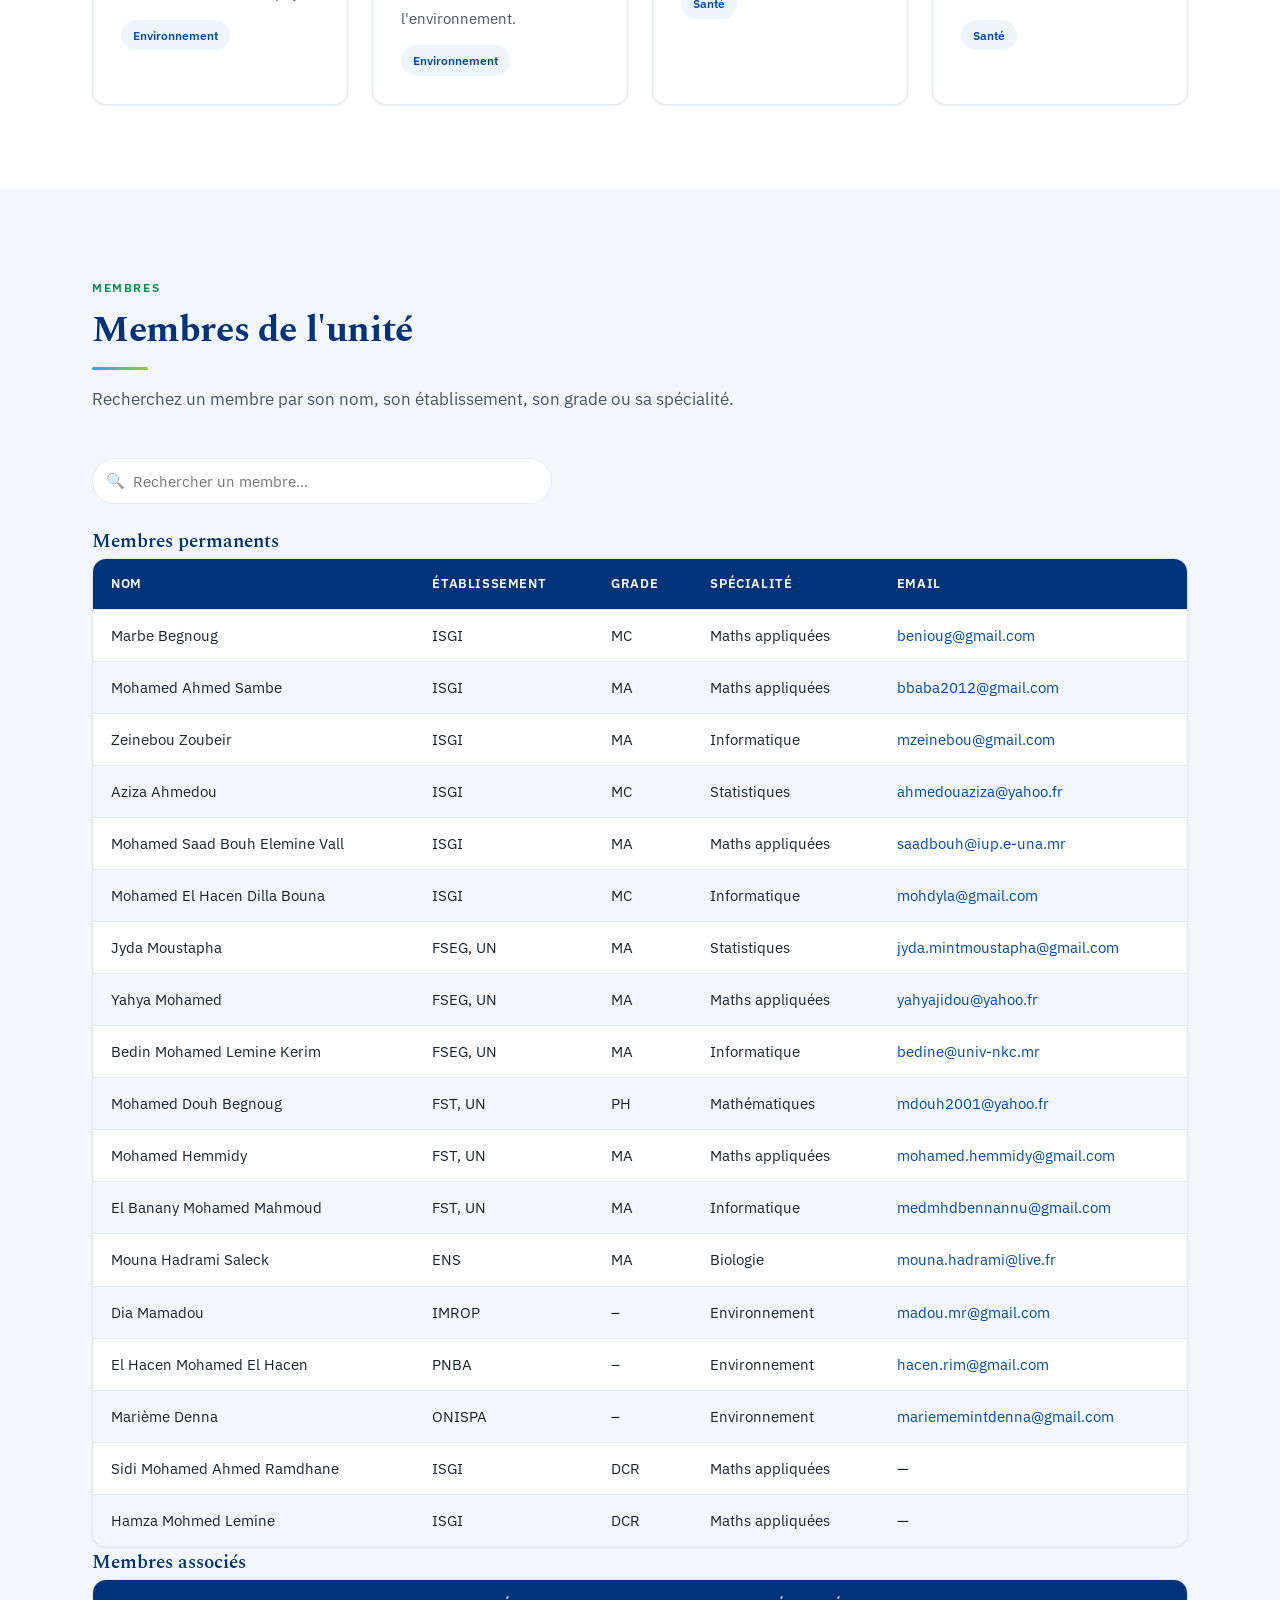
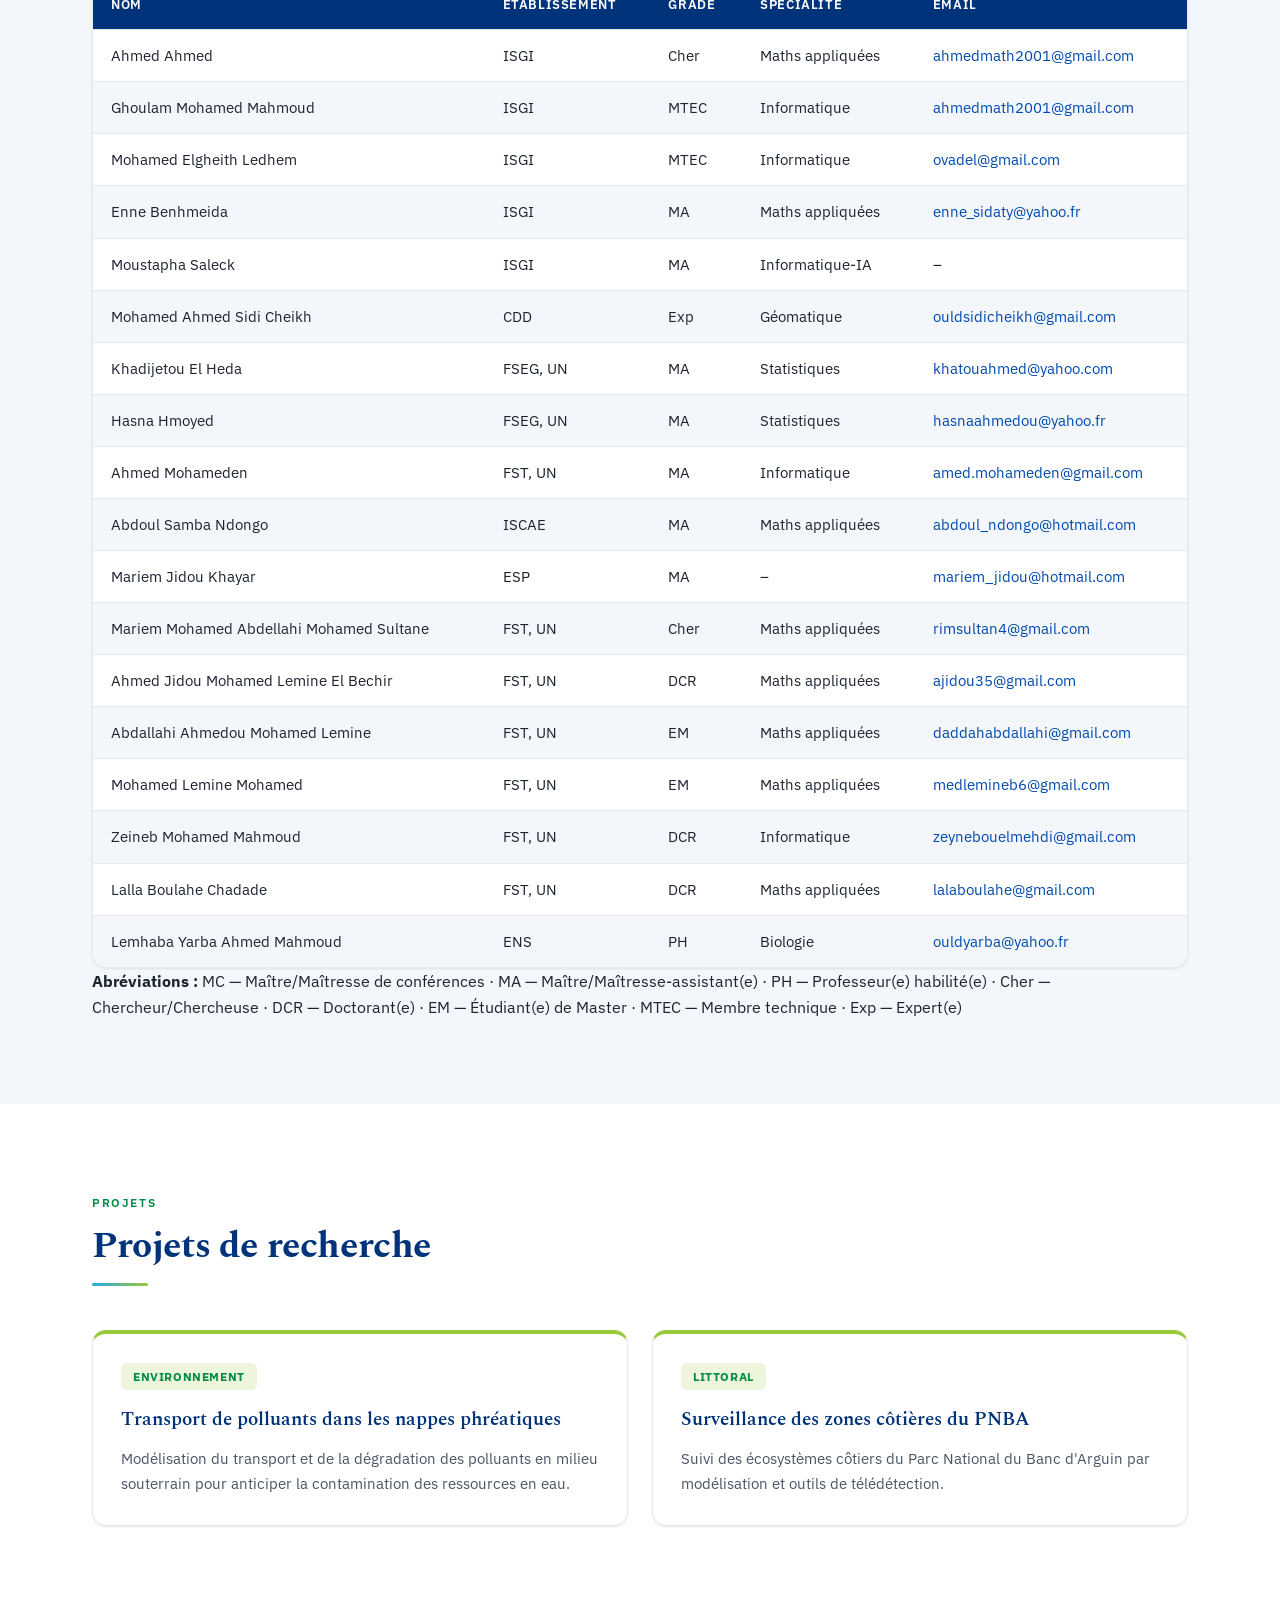
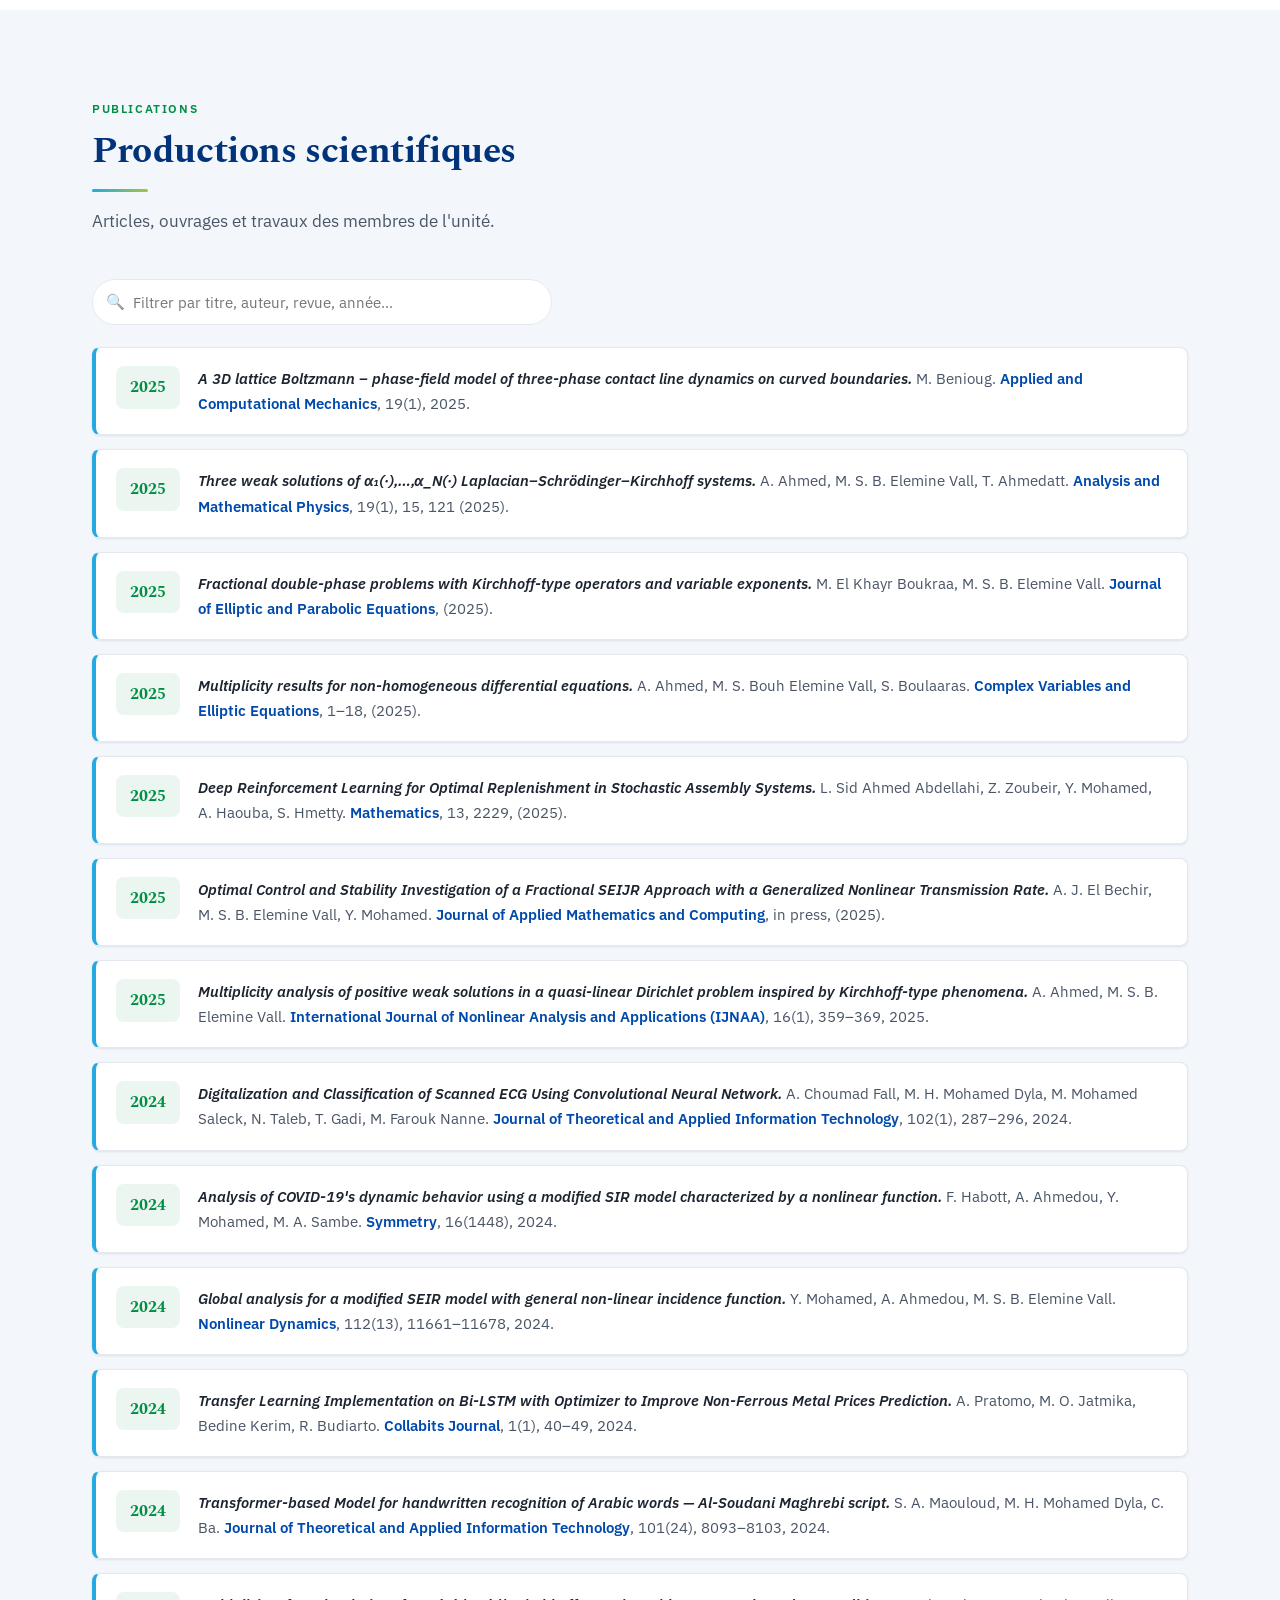
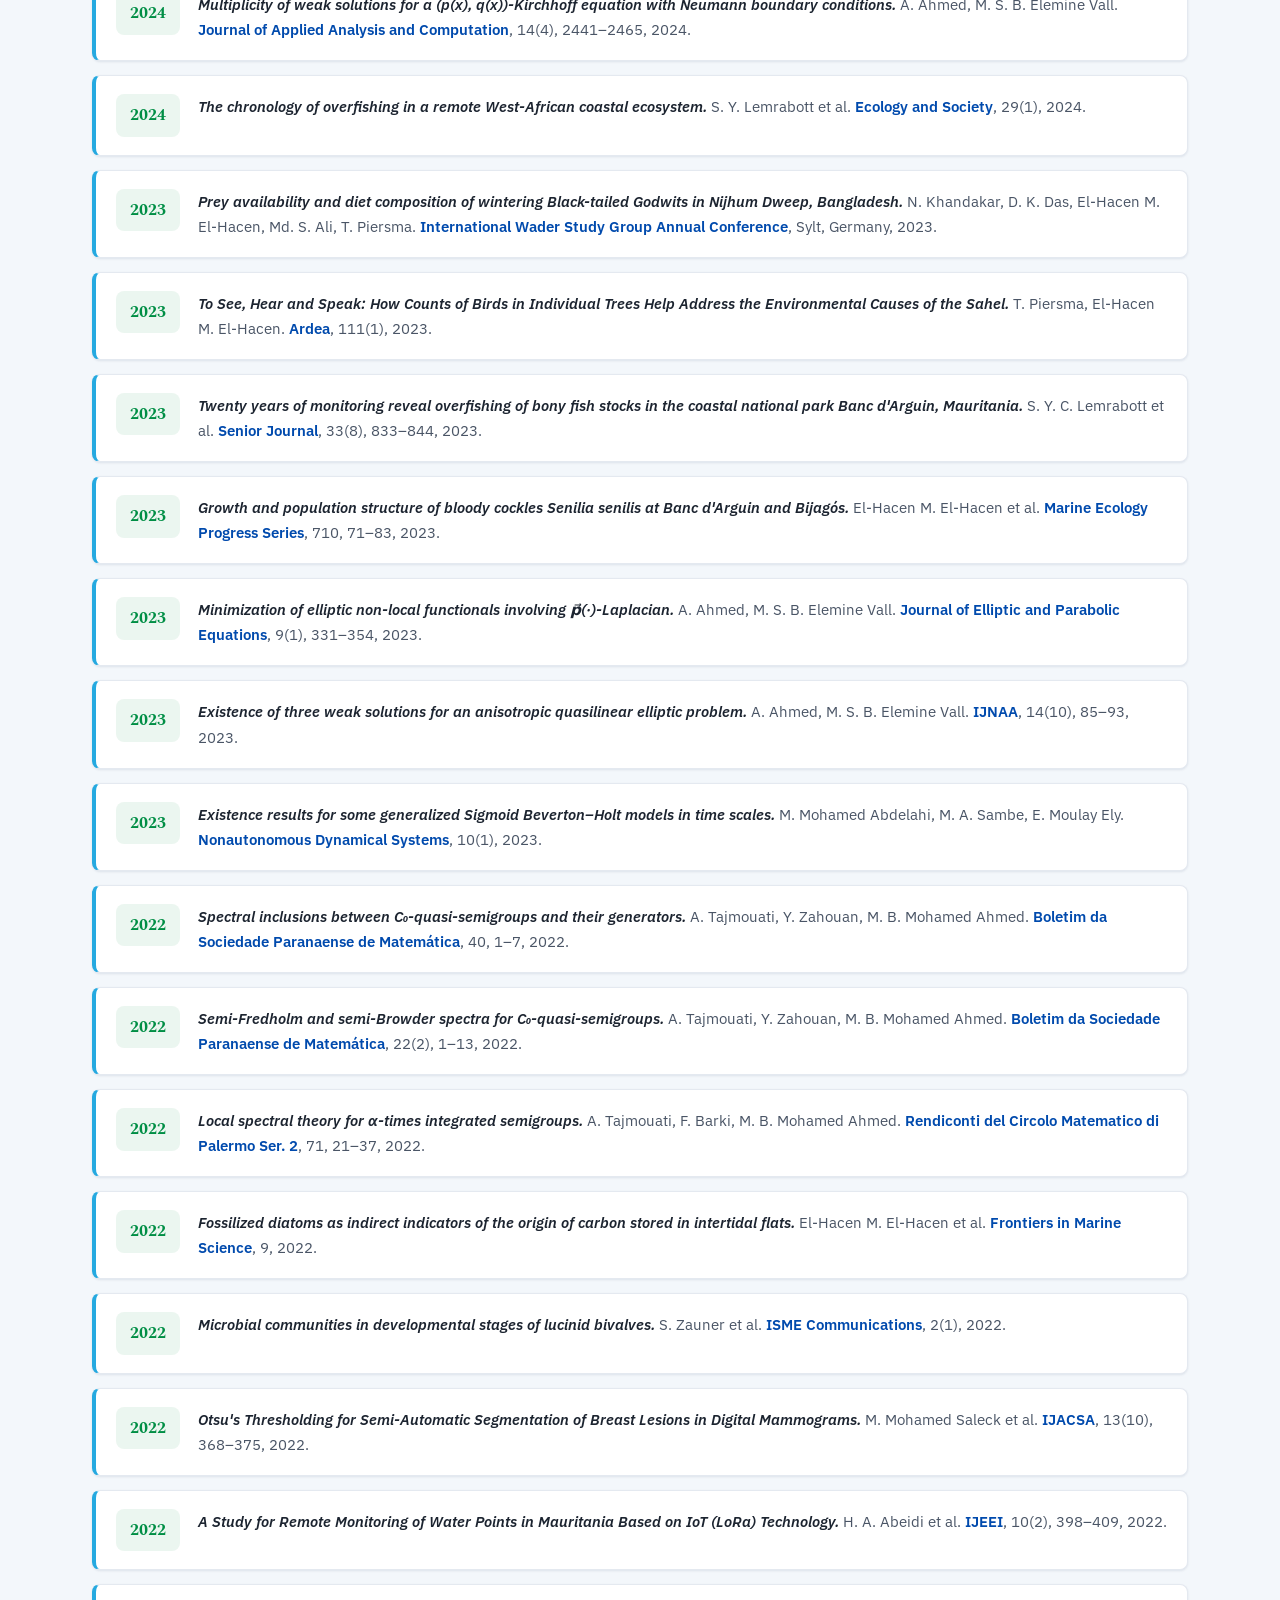
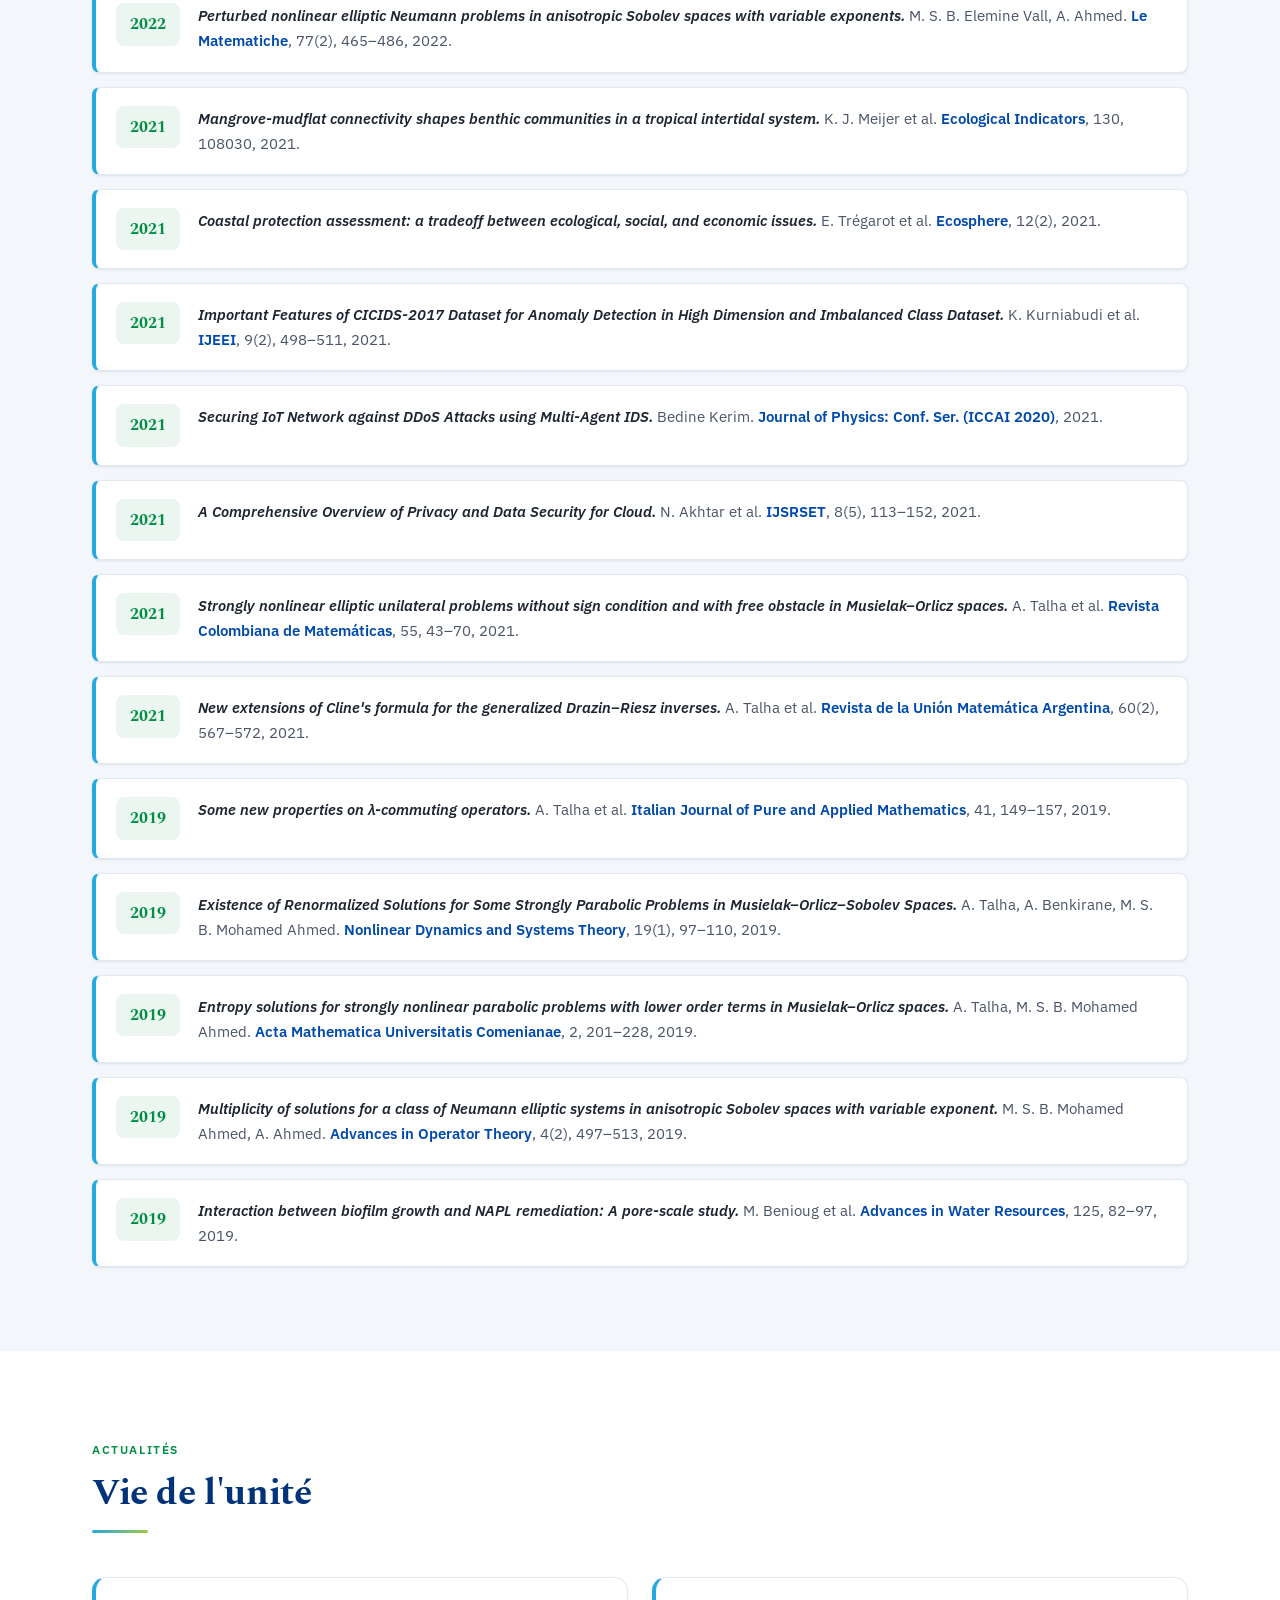
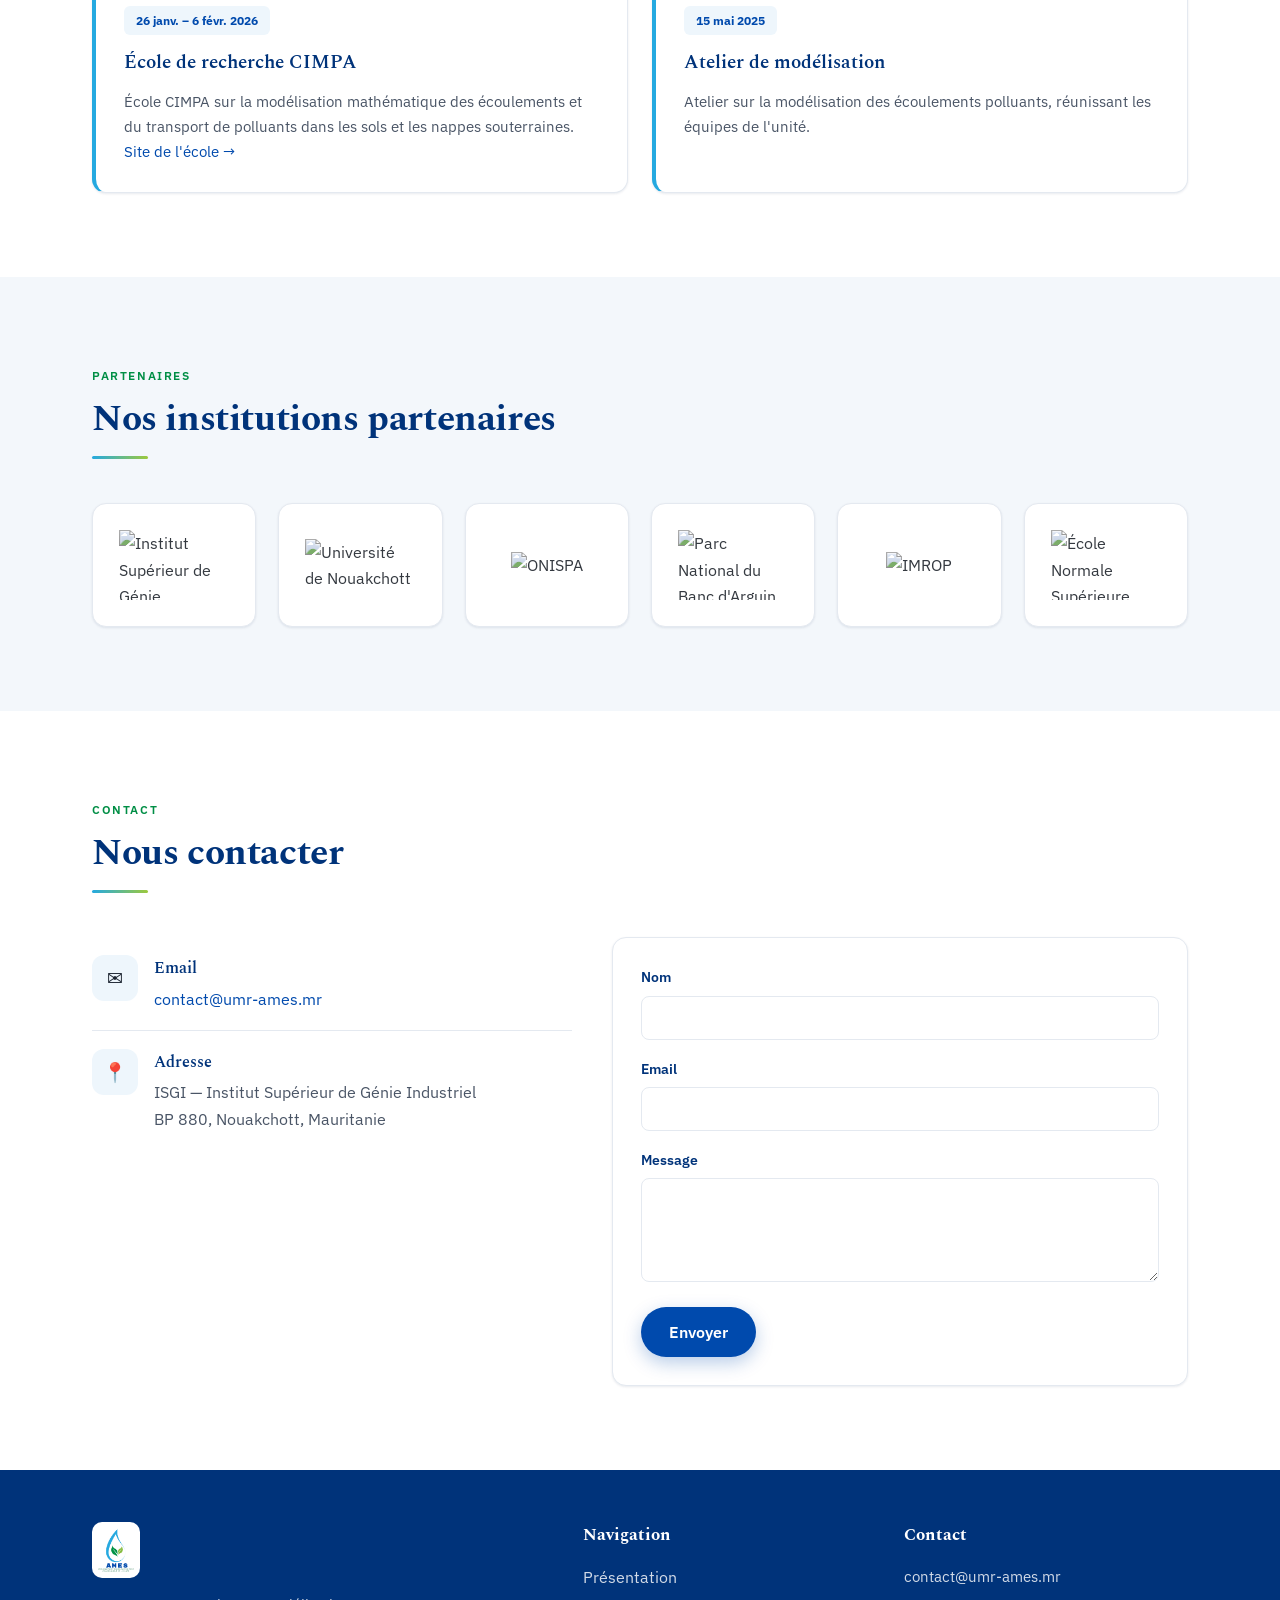
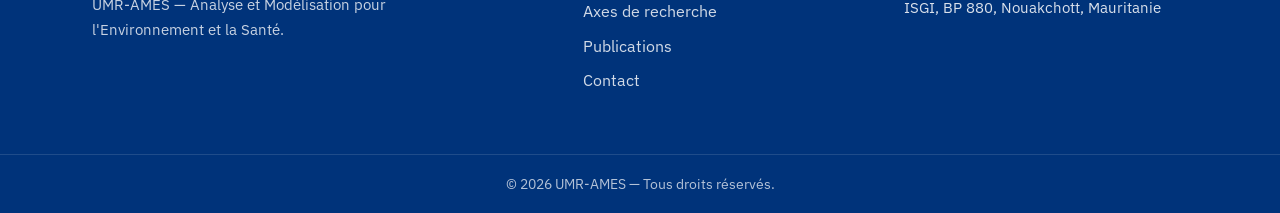
==== commit ae445e57: "remplir via le site" ====
--- a/index.html
+++ b/index.html
@@ -137,9 +137,11 @@
         <div class="present-grid">
           <div class="present-main reveal">
             <p>
-              L'UMR&nbsp;AMES réunit des chercheurs et enseignants-chercheurs issus de
-              l'Université de Nouakchott, de l'ENSG, de l'IMROP, de l'ONISPA et du PNBA,
-              conformément au décret n°&nbsp;001045 encadrant les unités mixtes de recherche.
+              L'UMR&nbsp;AMES est une unité mixte de recherche rattachée à l'Institut
+              Supérieur de Génie Industriel (ISGI). Elle a été fondée conjointement par
+              l'Université de Nouakchott, l'École Normale Supérieure (ENS), l'IMROP,
+              l'ONISPA et le PNBA, conformément au décret n°&nbsp;001045 fixant le cadre
+              réglementaire des unités mixtes de recherche.
             </p>
 
             <h3>Mission</h3>
@@ -161,10 +163,12 @@
             <div class="card-info">
               <h3>L'unité en bref</h3>
               <dl>
+                <div><dt>Rattachement</dt><dd>Institut Supérieur de Génie Industriel (ISGI)</dd></div>
                 <div><dt>Effectif</dt><dd>33 chercheurs</dd></div>
-                <div><dt>Disciplines</dt><dd>Mathématiques, statistiques, biologie, géomatique, écologie</dd></div>
+                <div><dt>Disciplines</dt><dd>Mathématiques, statistiques, informatique &amp; IA, biologie, géomatique, environnement</dd></div>
                 <div><dt>Permanents</dt><dd>15 membres</dd></div>
                 <div><dt>Associés</dt><dd>18 membres</dd></div>
+                <div><dt>Instances</dt><dd>Comité de pilotage · Conseil scientifique · Direction</dd></div>
                 <div><dt>Cadre légal</dt><dd>Décret n°&nbsp;001045</dd></div>
               </dl>
             </div>
@@ -220,33 +224,35 @@
       <div class="container">
         <header class="section-head reveal">
           <span class="section-kicker">Équipes</span>
-          <h2>Des groupes thématiques complémentaires</h2>
+          <h2>Quatre équipes complémentaires</h2>
           <p class="section-intro">
-            L'unité s'organise en groupes de travail réunissant mathématiciens,
-            statisticiens, biologistes, géomaticiens et écologues autour de ses axes.
+            L'unité est organisée en quatre équipes adaptées aux enjeux scientifiques
+            et géographiques de la Mauritanie : deux dédiées à l'<strong>environnement</strong>
+            (sécheresse, érosion, pollution…) et deux axées sur la <strong>santé</strong>
+            (maladies transmissibles et non transmissibles).
           </p>
         </header>
 
         <div class="cards-grid">
           <article class="team-card reveal">
-            <h3>Mathématiques appliquées &amp; modélisation</h3>
-            <p>Modélisation numérique des milieux poreux, transport réactif et systèmes dynamiques.</p>
-            <span class="tag">Mathématiciens · Modélisateurs</span>
+            <h3>Modélisation Mathématique de l'Environnement</h3>
+            <p>Mathématiques et modélisation numérique appliquées aux défis environnementaux du pays.</p>
+            <span class="tag">Environnement</span>
           </article>
           <article class="team-card reveal">
-            <h3>Statistique &amp; science des données</h3>
-            <p>Modèles linéaires généralisés, données fonctionnelles, apprentissage automatique et IA.</p>
-            <span class="tag">Statisticiens · Data scientists</span>
+            <h3>Géomatique et IA appliquées à l'Environnement</h3>
+            <p>Informatique, intelligence artificielle et systèmes d'information géographique (SIG) au service de l'environnement.</p>
+            <span class="tag">Environnement</span>
           </article>
           <article class="team-card reveal">
-            <h3>Santé &amp; épidémiologie</h3>
-            <p>Dynamique des épidémies, infections nosocomiales et appui à la décision sanitaire.</p>
-            <span class="tag">Biologistes · Épidémiologistes</span>
+            <h3>Modélisation Épidémiologique</h3>
+            <p>Modélisation mathématique de la dynamique des maladies et appui à la décision sanitaire.</p>
+            <span class="tag">Santé</span>
           </article>
           <article class="team-card reveal">
-            <h3>Environnement &amp; géomatique</h3>
-            <p>Surveillance des zones côtières, télédétection et gestion des ressources naturelles.</p>
-            <span class="tag">Géomaticiens · Écologues</span>
+            <h3>Épidémiologie Spatiale et Science des Données</h3>
+            <p>Statistiques, IA et SIG pour l'analyse spatiale des maladies d'importance nationale.</p>
+            <span class="tag">Santé</span>
           </article>
         </div>
       </div>
@@ -259,10 +265,9 @@
       <div class="container">
         <header class="section-head reveal">
           <span class="section-kicker">Membres</span>
-          <h2>Membres permanents</h2>
+          <h2>Membres de l'unité</h2>
           <p class="section-intro">
-            Recherchez un membre par son nom, son établissement ou sa spécialité.
-            <span class="muted">Les champs « à compléter » seront mis à jour par l'unité.</span>
+            Recherchez un membre par son nom, son établissement, son grade ou sa spécialité.
           </p>
         </header>
 
@@ -274,35 +279,82 @@
           </div>
         </div>
 
+        <h3 class="subhead reveal">Membres permanents</h3>
         <div class="table-wrap reveal">
-          <table id="membersTable">
+          <table class="members-table">
             <thead>
               <tr>
-                <th scope="col">Nom</th>
-                <th scope="col">Établissement</th>
-                <th scope="col">Grade</th>
-                <th scope="col">Spécialité</th>
-                <th scope="col">Email</th>
+                <th scope="col">Nom</th><th scope="col">Établissement</th>
+                <th scope="col">Grade</th><th scope="col">Spécialité</th><th scope="col">Email</th>
               </tr>
             </thead>
             <tbody>
-              <!-- Membre existant conservé -->
-              <tr>
-                <td>M. Benioug</td><td>IUP</td><td>MC</td>
-                <td>Mathématiques appliquées</td>
-                <td><a href="mailto:benioug@gmail.com">benioug@gmail.com</a></td>
-              </tr>
-              <!-- Membres identifiés via les publications de l'unité (champs à compléter) -->
-              <tr><td>E. Moulay Ely</td><td>—</td><td>—</td><td>Modélisation épidémiologique</td><td>à compléter</td></tr>
-              <tr><td>K. Niri</td><td>—</td><td>—</td><td>Systèmes dynamiques</td><td>à compléter</td></tr>
-              <tr><td>A. Ahmedou</td><td>—</td><td>—</td><td>Statistique fonctionnelle</td><td>à compléter</td></tr>
-              <tr><td>T. Bahar</td><td>—</td><td>—</td><td>Transport en milieu poreux</td><td>à compléter</td></tr>
-              <tr><td>A. Mohameden</td><td>—</td><td>—</td><td>Modélisation &amp; antennes / signal</td><td>à compléter</td></tr>
-              <tr><td>M. H. Mohamed Dyla</td><td>—</td><td>—</td><td>Traitement d'images</td><td>à compléter</td></tr>
+              <tr><td>Marbe Begnoug</td><td>ISGI</td><td>MC</td><td>Maths appliquées</td><td><a href="mailto:benioug@gmail.com">benioug@gmail.com</a></td></tr>
+              <tr><td>Mohamed Ahmed Sambe</td><td>ISGI</td><td>MA</td><td>Maths appliquées</td><td><a href="mailto:bbaba2012@gmail.com">bbaba2012@gmail.com</a></td></tr>
+              <tr><td>Zeinebou Zoubeir</td><td>ISGI</td><td>MA</td><td>Informatique</td><td><a href="mailto:mzeinebou@gmail.com">mzeinebou@gmail.com</a></td></tr>
+              <tr><td>Aziza Ahmedou</td><td>ISGI</td><td>MC</td><td>Statistiques</td><td><a href="mailto:ahmedouaziza@yahoo.fr">ahmedouaziza@yahoo.fr</a></td></tr>
+              <tr><td>Mohamed Saad Bouh Elemine Vall</td><td>ISGI</td><td>MA</td><td>Maths appliquées</td><td><a href="mailto:saadbouh@iup.e-una.mr">saadbouh@iup.e-una.mr</a></td></tr>
+              <tr><td>Mohamed El Hacen Dilla Bouna</td><td>ISGI</td><td>MC</td><td>Informatique</td><td><a href="mailto:mohdyla@gmail.com">mohdyla@gmail.com</a></td></tr>
+              <tr><td>Jyda Moustapha</td><td>FSEG, UN</td><td>MA</td><td>Statistiques</td><td><a href="mailto:jyda.mintmoustapha@gmail.com">jyda.mintmoustapha@gmail.com</a></td></tr>
+              <tr><td>Yahya Mohamed</td><td>FSEG, UN</td><td>MA</td><td>Maths appliquées</td><td><a href="mailto:yahyajidou@yahoo.fr">yahyajidou@yahoo.fr</a></td></tr>
+              <tr><td>Bedin Mohamed Lemine Kerim</td><td>FSEG, UN</td><td>MA</td><td>Informatique</td><td><a href="mailto:bedine@univ-nkc.mr">bedine@univ-nkc.mr</a></td></tr>
+              <tr><td>Mohamed Douh Begnoug</td><td>FST, UN</td><td>PH</td><td>Mathématiques</td><td><a href="mailto:mdouh2001@yahoo.fr">mdouh2001@yahoo.fr</a></td></tr>
+              <tr><td>Mohamed Hemmidy</td><td>FST, UN</td><td>MA</td><td>Maths appliquées</td><td><a href="mailto:mohamed.hemmidy@gmail.com">mohamed.hemmidy@gmail.com</a></td></tr>
+              <tr><td>El Banany Mohamed Mahmoud</td><td>FST, UN</td><td>MA</td><td>Informatique</td><td><a href="mailto:medmhdbennannu@gmail.com">medmhdbennannu@gmail.com</a></td></tr>
+              <tr><td>Mouna Hadrami Saleck</td><td>ENS</td><td>MA</td><td>Biologie</td><td><a href="mailto:mouna.hadrami@live.fr">mouna.hadrami@live.fr</a></td></tr>
+              <tr><td>Dia Mamadou</td><td>IMROP</td><td>–</td><td>Environnement</td><td><a href="mailto:madou.mr@gmail.com">madou.mr@gmail.com</a></td></tr>
+              <tr><td>El Hacen Mohamed El Hacen</td><td>PNBA</td><td>–</td><td>Environnement</td><td><a href="mailto:hacen.rim@gmail.com">hacen.rim@gmail.com</a></td></tr>
+              <tr><td>Marième Denna</td><td>ONISPA</td><td>–</td><td>Environnement</td><td><a href="mailto:mariememintdenna@gmail.com">mariememintdenna@gmail.com</a></td></tr>
+              <tr><td>Sidi Mohamed Ahmed Ramdhane</td><td>ISGI</td><td>DCR</td><td>Maths appliquées</td><td>—</td></tr>
+              <tr><td>Hamza Mohmed Lemine</td><td>ISGI</td><td>DCR</td><td>Maths appliquées</td><td>—</td></tr>
             </tbody>
           </table>
-          <p class="table-empty" id="noResults" hidden>Aucun membre ne correspond à votre recherche.</p>
-        </div>
+        </div>
+
+        <h3 class="subhead reveal">Membres associés</h3>
+        <div class="table-wrap reveal">
+          <table class="members-table">
+            <thead>
+              <tr>
+                <th scope="col">Nom</th><th scope="col">Établissement</th>
+                <th scope="col">Grade</th><th scope="col">Spécialité</th><th scope="col">Email</th>
+              </tr>
+            </thead>
+            <tbody>
+              <tr><td>Ahmed Ahmed</td><td>ISGI</td><td>Cher</td><td>Maths appliquées</td><td><a href="mailto:ahmedmath2001@gmail.com">ahmedmath2001@gmail.com</a></td></tr>
+              <tr><td>Ghoulam Mohamed Mahmoud</td><td>ISGI</td><td>MTEC</td><td>Informatique</td><td><a href="mailto:ahmedmath2001@gmail.com">ahmedmath2001@gmail.com</a></td></tr>
+              <tr><td>Mohamed Elgheith Ledhem</td><td>ISGI</td><td>MTEC</td><td>Informatique</td><td><a href="mailto:ovadel@gmail.com">ovadel@gmail.com</a></td></tr>
+              <tr><td>Enne Benhmeida</td><td>ISGI</td><td>MA</td><td>Maths appliquées</td><td><a href="mailto:enne_sidaty@yahoo.fr">enne_sidaty@yahoo.fr</a></td></tr>
+              <tr><td>Moustapha Saleck</td><td>ISGI</td><td>MA</td><td>Informatique-IA</td><td>–</td></tr>
+              <tr><td>Mohamed Ahmed Sidi Cheikh</td><td>CDD</td><td>Exp</td><td>Géomatique</td><td><a href="mailto:ouldsidicheikh@gmail.com">ouldsidicheikh@gmail.com</a></td></tr>
+              <tr><td>Khadijetou El Heda</td><td>FSEG, UN</td><td>MA</td><td>Statistiques</td><td><a href="mailto:khatouahmed@yahoo.com">khatouahmed@yahoo.com</a></td></tr>
+              <tr><td>Hasna Hmoyed</td><td>FSEG, UN</td><td>MA</td><td>Statistiques</td><td><a href="mailto:hasnaahmedou@yahoo.fr">hasnaahmedou@yahoo.fr</a></td></tr>
+              <tr><td>Ahmed Mohameden</td><td>FST, UN</td><td>MA</td><td>Informatique</td><td><a href="mailto:amed.mohameden@gmail.com">amed.mohameden@gmail.com</a></td></tr>
+              <tr><td>Abdoul Samba Ndongo</td><td>ISCAE</td><td>MA</td><td>Maths appliquées</td><td><a href="mailto:abdoul_ndongo@hotmail.com">abdoul_ndongo@hotmail.com</a></td></tr>
+              <tr><td>Mariem Jidou Khayar</td><td>ESP</td><td>MA</td><td>–</td><td><a href="mailto:mariem_jidou@hotmail.com">mariem_jidou@hotmail.com</a></td></tr>
+              <tr><td>Mariem Mohamed Abdellahi Mohamed Sultane</td><td>FST, UN</td><td>Cher</td><td>Maths appliquées</td><td><a href="mailto:rimsultan4@gmail.com">rimsultan4@gmail.com</a></td></tr>
+              <tr><td>Ahmed Jidou Mohamed Lemine El Bechir</td><td>FST, UN</td><td>DCR</td><td>Maths appliquées</td><td><a href="mailto:ajidou35@gmail.com">ajidou35@gmail.com</a></td></tr>
+              <tr><td>Abdallahi Ahmedou Mohamed Lemine</td><td>FST, UN</td><td>EM</td><td>Maths appliquées</td><td><a href="mailto:daddahabdallahi@gmail.com">daddahabdallahi@gmail.com</a></td></tr>
+              <tr><td>Mohamed Lemine Mohamed</td><td>FST, UN</td><td>EM</td><td>Maths appliquées</td><td><a href="mailto:medlemineb6@gmail.com">medlemineb6@gmail.com</a></td></tr>
+              <tr><td>Zeineb Mohamed Mahmoud</td><td>FST, UN</td><td>DCR</td><td>Informatique</td><td><a href="mailto:zeynebouelmehdi@gmail.com">zeynebouelmehdi@gmail.com</a></td></tr>
+              <tr><td>Lalla Boulahe Chadade</td><td>FST, UN</td><td>DCR</td><td>Maths appliquées</td><td><a href="mailto:lalaboulahe@gmail.com">lalaboulahe@gmail.com</a></td></tr>
+              <tr><td>Lemhaba Yarba Ahmed Mahmoud</td><td>ENS</td><td>PH</td><td>Biologie</td><td><a href="mailto:ouldyarba@yahoo.fr">ouldyarba@yahoo.fr</a></td></tr>
+            </tbody>
+          </table>
+        </div>
+        <p class="table-empty" id="noResults" hidden>Aucun membre ne correspond à votre recherche.</p>
+
+        <p class="legend reveal">
+          <strong>Abréviations :</strong>
+          MC — Maître/Maîtresse de conférences ·
+          MA — Maître/Maîtresse-assistant(e) ·
+          PH — Professeur(e) habilité(e) ·
+          Cher — Chercheur/Chercheuse ·
+          DCR — Doctorant(e) ·
+          EM — Étudiant(e) de Master ·
+          MTEC — Membre technique ·
+          Exp — Expert(e)
+        </p>
       </div>
     </section>
 
@@ -351,60 +403,47 @@
         </div>
 
         <ul class="pub-list" id="pubList">
-          <li class="pub-item reveal">
-            <span class="pub-year">2020</span>
-            <p><span class="pub-title">Design and Study of Planar Antennas for Ultra-Wide Band Applications.</span>
-            A. Mohameden, M. M. Haiballa, S. M. Mahmoud, S. Badra, Y. Beddiaf, A. D. Memoune, D. Memou, Y. Dialoo.
-            <span class="pub-venue">Mathematical Modelling of Engineering Problems</span>, Vol.&nbsp;7, juin&nbsp;2020, pp.&nbsp;237–241.</p>
-          </li>
-          <li class="pub-item reveal">
-            <span class="pub-year">2019</span>
-            <p><span class="pub-title">Interaction between biofilm growth and NAPL remediation: A pore-scale study.</span>
-            M. Benioug, F. Golfier, P. Fisher, C. Oltean, M. A. Buès, X. Yang.
-            <span class="pub-venue">Advances in Water Resources</span>, 2019, 125:82–97.</p>
-          </li>
-          <li class="pub-item reveal">
-            <span class="pub-year">2019</span>
-            <p><span class="pub-title">Text Line Segmentation and Binarization of Handwritten Historical Documents Using the Fast and Adaptive Bidimensional Empirical Mode Decomposition.</span>
-            M. H. Mohamed Dyla, F. Morain-Nicolier.
-            <span class="pub-venue">Optik</span>, Elsevier, 2019. DOI:&nbsp;10.1016/j.ijleo.2019.04.128.</p>
-          </li>
-          <li class="pub-item reveal">
-            <span class="pub-year">2018</span>
-            <p><span class="pub-title">Two Models of Nosocomial Infection, Comparative Study.</span>
-            E. Moulay Ely &amp; K. Niri.
-            <span class="pub-venue">Acta Biotheorica</span>, 2018, 154:252–257.</p>
-          </li>
-          <li class="pub-item reveal">
-            <span class="pub-year">2018</span>
-            <p><span class="pub-title">Cooperative system analysis of the Ebola virus epidemic model.</span>
-            E. Moulay Ely &amp; K. Niri.
-            <span class="pub-venue">Infectious Disease Modelling</span>, 2018, pp.&nbsp;117–121.</p>
-          </li>
-          <li class="pub-item reveal">
-            <span class="pub-year">2017</span>
-            <p><span class="pub-title">An immersed boundary-lattice Boltzmann model for biofilm growth in porous media.</span>
-            M. Benioug, F. Golfier, M. A. Buès, C. Oltean, T. Bahar, J. Cuny.
-            <span class="pub-venue">Advances in Water Resources</span>, 2017, 107:65–82.</p>
-          </li>
-          <li class="pub-item reveal">
-            <span class="pub-year">2016</span>
-            <p><span class="pub-title">An upscaled model for bio-enhanced NAPL Dissolution in porous media.</span>
-            T. Bahar, F. Golfier, C. Oltean, M. Benioug.
-            <span class="pub-venue">Transport in Porous Media</span>, 2016, 113:653–693.</p>
-          </li>
-          <li class="pub-item reveal">
-            <span class="pub-year">2016</span>
-            <p><span class="pub-title">Modélisation numérique de la croissance microbienne en milieu poreux.</span>
-            M. Benioug.
-            <span class="pub-venue">Éditions Universitaires Européennes</span>, Paris, 9&nbsp;février&nbsp;2016. ISBN&nbsp;978-3841776594.</p>
-          </li>
-          <li class="pub-item reveal">
-            <span class="pub-year">2016</span>
-            <p><span class="pub-title">Generalized linear model with functional predictors and their derivatives.</span>
-            A. Ahmedou, J.-M. Marion, B. Pumobe.
-            <span class="pub-venue">Journal of Multivariate Analysis</span>, Vol.&nbsp;146, avril&nbsp;2016, pp.&nbsp;313–324.</p>
-          </li>
+          <li class="pub-item reveal"><span class="pub-year">2025</span><p><span class="pub-title">A 3D lattice Boltzmann – phase-field model of three-phase contact line dynamics on curved boundaries.</span> M. Benioug. <span class="pub-venue">Applied and Computational Mechanics</span>, 19(1), 2025.</p></li>
+          <li class="pub-item reveal"><span class="pub-year">2025</span><p><span class="pub-title">Three weak solutions of α₁(·),…,α_N(·) Laplacian–Schrödinger–Kirchhoff systems.</span> A. Ahmed, M. S. B. Elemine Vall, T. Ahmedatt. <span class="pub-venue">Analysis and Mathematical Physics</span>, 19(1), 15, 121 (2025).</p></li>
+          <li class="pub-item reveal"><span class="pub-year">2025</span><p><span class="pub-title">Fractional double-phase problems with Kirchhoff-type operators and variable exponents.</span> M. El Khayr Boukraa, M. S. B. Elemine Vall. <span class="pub-venue">Journal of Elliptic and Parabolic Equations</span>, (2025).</p></li>
+          <li class="pub-item reveal"><span class="pub-year">2025</span><p><span class="pub-title">Multiplicity results for non-homogeneous differential equations.</span> A. Ahmed, M. S. Bouh Elemine Vall, S. Boulaaras. <span class="pub-venue">Complex Variables and Elliptic Equations</span>, 1–18, (2025).</p></li>
+          <li class="pub-item reveal"><span class="pub-year">2025</span><p><span class="pub-title">Deep Reinforcement Learning for Optimal Replenishment in Stochastic Assembly Systems.</span> L. Sid Ahmed Abdellahi, Z. Zoubeir, Y. Mohamed, A. Haouba, S. Hmetty. <span class="pub-venue">Mathematics</span>, 13, 2229, (2025).</p></li>
+          <li class="pub-item reveal"><span class="pub-year">2025</span><p><span class="pub-title">Optimal Control and Stability Investigation of a Fractional SEIJR Approach with a Generalized Nonlinear Transmission Rate.</span> A. J. El Bechir, M. S. B. Elemine Vall, Y. Mohamed. <span class="pub-venue">Journal of Applied Mathematics and Computing</span>, in press, (2025).</p></li>
+          <li class="pub-item reveal"><span class="pub-year">2025</span><p><span class="pub-title">Multiplicity analysis of positive weak solutions in a quasi-linear Dirichlet problem inspired by Kirchhoff-type phenomena.</span> A. Ahmed, M. S. B. Elemine Vall. <span class="pub-venue">International Journal of Nonlinear Analysis and Applications (IJNAA)</span>, 16(1), 359–369, 2025.</p></li>
+          <li class="pub-item reveal"><span class="pub-year">2024</span><p><span class="pub-title">Digitalization and Classification of Scanned ECG Using Convolutional Neural Network.</span> A. Choumad Fall, M. H. Mohamed Dyla, M. Mohamed Saleck, N. Taleb, T. Gadi, M. Farouk Nanne. <span class="pub-venue">Journal of Theoretical and Applied Information Technology</span>, 102(1), 287–296, 2024.</p></li>
+          <li class="pub-item reveal"><span class="pub-year">2024</span><p><span class="pub-title">Analysis of COVID-19's dynamic behavior using a modified SIR model characterized by a nonlinear function.</span> F. Habott, A. Ahmedou, Y. Mohamed, M. A. Sambe. <span class="pub-venue">Symmetry</span>, 16(1448), 2024.</p></li>
+          <li class="pub-item reveal"><span class="pub-year">2024</span><p><span class="pub-title">Global analysis for a modified SEIR model with general non-linear incidence function.</span> Y. Mohamed, A. Ahmedou, M. S. B. Elemine Vall. <span class="pub-venue">Nonlinear Dynamics</span>, 112(13), 11661–11678, 2024.</p></li>
+          <li class="pub-item reveal"><span class="pub-year">2024</span><p><span class="pub-title">Transfer Learning Implementation on Bi-LSTM with Optimizer to Improve Non-Ferrous Metal Prices Prediction.</span> A. Pratomo, M. O. Jatmika, Bedine Kerim, R. Budiarto. <span class="pub-venue">Collabits Journal</span>, 1(1), 40–49, 2024.</p></li>
+          <li class="pub-item reveal"><span class="pub-year">2024</span><p><span class="pub-title">Transformer-based Model for handwritten recognition of Arabic words — Al-Soudani Maghrebi script.</span> S. A. Maouloud, M. H. Mohamed Dyla, C. Ba. <span class="pub-venue">Journal of Theoretical and Applied Information Technology</span>, 101(24), 8093–8103, 2024.</p></li>
+          <li class="pub-item reveal"><span class="pub-year">2024</span><p><span class="pub-title">Multiplicity of weak solutions for a (p(x), q(x))-Kirchhoff equation with Neumann boundary conditions.</span> A. Ahmed, M. S. B. Elemine Vall. <span class="pub-venue">Journal of Applied Analysis and Computation</span>, 14(4), 2441–2465, 2024.</p></li>
+          <li class="pub-item reveal"><span class="pub-year">2024</span><p><span class="pub-title">The chronology of overfishing in a remote West-African coastal ecosystem.</span> S. Y. Lemrabott et al. <span class="pub-venue">Ecology and Society</span>, 29(1), 2024.</p></li>
+          <li class="pub-item reveal"><span class="pub-year">2023</span><p><span class="pub-title">Prey availability and diet composition of wintering Black-tailed Godwits in Nijhum Dweep, Bangladesh.</span> N. Khandakar, D. K. Das, El-Hacen M. El-Hacen, Md. S. Ali, T. Piersma. <span class="pub-venue">International Wader Study Group Annual Conference</span>, Sylt, Germany, 2023.</p></li>
+          <li class="pub-item reveal"><span class="pub-year">2023</span><p><span class="pub-title">To See, Hear and Speak: How Counts of Birds in Individual Trees Help Address the Environmental Causes of the Sahel.</span> T. Piersma, El-Hacen M. El-Hacen. <span class="pub-venue">Ardea</span>, 111(1), 2023.</p></li>
+          <li class="pub-item reveal"><span class="pub-year">2023</span><p><span class="pub-title">Twenty years of monitoring reveal overfishing of bony fish stocks in the coastal national park Banc d'Arguin, Mauritania.</span> S. Y. C. Lemrabott et al. <span class="pub-venue">Senior Journal</span>, 33(8), 833–844, 2023.</p></li>
+          <li class="pub-item reveal"><span class="pub-year">2023</span><p><span class="pub-title">Growth and population structure of bloody cockles Senilia senilis at Banc d'Arguin and Bijagós.</span> El-Hacen M. El-Hacen et al. <span class="pub-venue">Marine Ecology Progress Series</span>, 710, 71–83, 2023.</p></li>
+          <li class="pub-item reveal"><span class="pub-year">2023</span><p><span class="pub-title">Minimization of elliptic non-local functionals involving p⃗(·)-Laplacian.</span> A. Ahmed, M. S. B. Elemine Vall. <span class="pub-venue">Journal of Elliptic and Parabolic Equations</span>, 9(1), 331–354, 2023.</p></li>
+          <li class="pub-item reveal"><span class="pub-year">2023</span><p><span class="pub-title">Existence of three weak solutions for an anisotropic quasilinear elliptic problem.</span> A. Ahmed, M. S. B. Elemine Vall. <span class="pub-venue">IJNAA</span>, 14(10), 85–93, 2023.</p></li>
+          <li class="pub-item reveal"><span class="pub-year">2023</span><p><span class="pub-title">Existence results for some generalized Sigmoid Beverton–Holt models in time scales.</span> M. Mohamed Abdelahi, M. A. Sambe, E. Moulay Ely. <span class="pub-venue">Nonautonomous Dynamical Systems</span>, 10(1), 2023.</p></li>
+          <li class="pub-item reveal"><span class="pub-year">2022</span><p><span class="pub-title">Spectral inclusions between C₀-quasi-semigroups and their generators.</span> A. Tajmouati, Y. Zahouan, M. B. Mohamed Ahmed. <span class="pub-venue">Boletim da Sociedade Paranaense de Matemática</span>, 40, 1–7, 2022.</p></li>
+          <li class="pub-item reveal"><span class="pub-year">2022</span><p><span class="pub-title">Semi-Fredholm and semi-Browder spectra for C₀-quasi-semigroups.</span> A. Tajmouati, Y. Zahouan, M. B. Mohamed Ahmed. <span class="pub-venue">Boletim da Sociedade Paranaense de Matemática</span>, 22(2), 1–13, 2022.</p></li>
+          <li class="pub-item reveal"><span class="pub-year">2022</span><p><span class="pub-title">Local spectral theory for α-times integrated semigroups.</span> A. Tajmouati, F. Barki, M. B. Mohamed Ahmed. <span class="pub-venue">Rendiconti del Circolo Matematico di Palermo Ser. 2</span>, 71, 21–37, 2022.</p></li>
+          <li class="pub-item reveal"><span class="pub-year">2022</span><p><span class="pub-title">Fossilized diatoms as indirect indicators of the origin of carbon stored in intertidal flats.</span> El-Hacen M. El-Hacen et al. <span class="pub-venue">Frontiers in Marine Science</span>, 9, 2022.</p></li>
+          <li class="pub-item reveal"><span class="pub-year">2022</span><p><span class="pub-title">Microbial communities in developmental stages of lucinid bivalves.</span> S. Zauner et al. <span class="pub-venue">ISME Communications</span>, 2(1), 2022.</p></li>
+          <li class="pub-item reveal"><span class="pub-year">2022</span><p><span class="pub-title">Otsu's Thresholding for Semi-Automatic Segmentation of Breast Lesions in Digital Mammograms.</span> M. Mohamed Saleck et al. <span class="pub-venue">IJACSA</span>, 13(10), 368–375, 2022.</p></li>
+          <li class="pub-item reveal"><span class="pub-year">2022</span><p><span class="pub-title">A Study for Remote Monitoring of Water Points in Mauritania Based on IoT (LoRa) Technology.</span> H. A. Abeidi et al. <span class="pub-venue">IJEEI</span>, 10(2), 398–409, 2022.</p></li>
+          <li class="pub-item reveal"><span class="pub-year">2022</span><p><span class="pub-title">Perturbed nonlinear elliptic Neumann problems in anisotropic Sobolev spaces with variable exponents.</span> M. S. B. Elemine Vall, A. Ahmed. <span class="pub-venue">Le Matematiche</span>, 77(2), 465–486, 2022.</p></li>
+          <li class="pub-item reveal"><span class="pub-year">2021</span><p><span class="pub-title">Mangrove-mudflat connectivity shapes benthic communities in a tropical intertidal system.</span> K. J. Meijer et al. <span class="pub-venue">Ecological Indicators</span>, 130, 108030, 2021.</p></li>
+          <li class="pub-item reveal"><span class="pub-year">2021</span><p><span class="pub-title">Coastal protection assessment: a tradeoff between ecological, social, and economic issues.</span> E. Trégarot et al. <span class="pub-venue">Ecosphere</span>, 12(2), 2021.</p></li>
+          <li class="pub-item reveal"><span class="pub-year">2021</span><p><span class="pub-title">Important Features of CICIDS-2017 Dataset for Anomaly Detection in High Dimension and Imbalanced Class Dataset.</span> K. Kurniabudi et al. <span class="pub-venue">IJEEI</span>, 9(2), 498–511, 2021.</p></li>
+          <li class="pub-item reveal"><span class="pub-year">2021</span><p><span class="pub-title">Securing IoT Network against DDoS Attacks using Multi-Agent IDS.</span> Bedine Kerim. <span class="pub-venue">Journal of Physics: Conf. Ser. (ICCAI 2020)</span>, 2021.</p></li>
+          <li class="pub-item reveal"><span class="pub-year">2021</span><p><span class="pub-title">A Comprehensive Overview of Privacy and Data Security for Cloud.</span> N. Akhtar et al. <span class="pub-venue">IJSRSET</span>, 8(5), 113–152, 2021.</p></li>
+          <li class="pub-item reveal"><span class="pub-year">2021</span><p><span class="pub-title">Strongly nonlinear elliptic unilateral problems without sign condition and with free obstacle in Musielak–Orlicz spaces.</span> A. Talha et al. <span class="pub-venue">Revista Colombiana de Matemáticas</span>, 55, 43–70, 2021.</p></li>
+          <li class="pub-item reveal"><span class="pub-year">2021</span><p><span class="pub-title">New extensions of Cline's formula for the generalized Drazin–Riesz inverses.</span> A. Talha et al. <span class="pub-venue">Revista de la Unión Matemática Argentina</span>, 60(2), 567–572, 2021.</p></li>
+          <li class="pub-item reveal"><span class="pub-year">2019</span><p><span class="pub-title">Some new properties on λ-commuting operators.</span> A. Talha et al. <span class="pub-venue">Italian Journal of Pure and Applied Mathematics</span>, 41, 149–157, 2019.</p></li>
+          <li class="pub-item reveal"><span class="pub-year">2019</span><p><span class="pub-title">Existence of Renormalized Solutions for Some Strongly Parabolic Problems in Musielak–Orlicz–Sobolev Spaces.</span> A. Talha, A. Benkirane, M. S. B. Mohamed Ahmed. <span class="pub-venue">Nonlinear Dynamics and Systems Theory</span>, 19(1), 97–110, 2019.</p></li>
+          <li class="pub-item reveal"><span class="pub-year">2019</span><p><span class="pub-title">Entropy solutions for strongly nonlinear parabolic problems with lower order terms in Musielak–Orlicz spaces.</span> A. Talha, M. S. B. Mohamed Ahmed. <span class="pub-venue">Acta Mathematica Universitatis Comenianae</span>, 2, 201–228, 2019.</p></li>
+          <li class="pub-item reveal"><span class="pub-year">2019</span><p><span class="pub-title">Multiplicity of solutions for a class of Neumann elliptic systems in anisotropic Sobolev spaces with variable exponent.</span> M. S. B. Mohamed Ahmed, A. Ahmed. <span class="pub-venue">Advances in Operator Theory</span>, 4(2), 497–513, 2019.</p></li>
+          <li class="pub-item reveal"><span class="pub-year">2019</span><p><span class="pub-title">Interaction between biofilm growth and NAPL remediation: A pore-scale study.</span> M. Benioug et al. <span class="pub-venue">Advances in Water Resources</span>, 125, 82–97, 2019.</p></li>
         </ul>
         <p class="table-empty" id="noPubResults" hidden>Aucune publication ne correspond à votre recherche.</p>
       </div>
@@ -422,19 +461,14 @@
 
         <div class="cards-grid news-grid">
           <article class="news-card reveal">
-            <div class="news-date"><span>En cours</span></div>
-            <h3>Projets environnementaux en activité</h3>
-            <p>Poursuite des travaux sur le transport de polluants en milieu souterrain et la surveillance du littoral du Banc d'Arguin.</p>
+            <div class="news-date"><span>26 janv. – 6 févr. 2026</span></div>
+            <h3>École de recherche CIMPA</h3>
+            <p>École CIMPA sur la modélisation mathématique des écoulements et du transport de polluants dans les sols et les nappes souterraines. <a href="https://cimpa.univ-nkc.mr/" target="_blank" rel="noopener">Site de l'école →</a></p>
           </article>
           <article class="news-card reveal">
-            <div class="news-date"><span>2020</span></div>
-            <h3>Nouvelle publication en modélisation</h3>
-            <p>Parution d'un article sur les antennes planaires ultra-large bande dans <em>Mathematical Modelling of Engineering Problems</em>.</p>
-          </article>
-          <article class="news-card reveal">
-            <div class="news-date"><span>Permanent</span></div>
-            <h3>Collaborations inter-institutionnelles</h3>
-            <p>Coopération continue entre l'Université de Nouakchott, l'IMROP, l'ONISPA, le PNBA et l'ENS au sein de l'unité mixte.</p>
+            <div class="news-date"><span>15 mai 2025</span></div>
+            <h3>Atelier de modélisation</h3>
+            <p>Atelier sur la modélisation des écoulements polluants, réunissant les équipes de l'unité.</p>
           </article>
         </div>
       </div>
@@ -451,6 +485,7 @@
         </header>
 
         <div class="logos-grid reveal">
+          <div class="logo-tile"><img src="logo/isgi.jpeg" alt="Institut Supérieur de Génie Industriel (ISGI)" loading="lazy"></div>
           <div class="logo-tile"><img src="logo/un.jpg" alt="Université de Nouakchott" loading="lazy"></div>
           <div class="logo-tile"><img src="logo/onispa.jpg" alt="ONISPA" loading="lazy"></div>
           <div class="logo-tile"><img src="logo/pnba.png" alt="Parc National du Banc d'Arguin (PNBA)" loading="lazy"></div>
@@ -476,14 +511,14 @@
               <span class="contact-ico" aria-hidden="true">✉️</span>
               <div>
                 <h3>Email</h3>
-                <p><a href="mailto:contact@ames-univ-nkc.mr">contact@ames-univ-nkc.mr</a></p>
+                <p><a href="mailto:contact@umr-ames.mr">contact@umr-ames.mr</a></p>
               </div>
             </div>
             <div class="contact-row">
               <span class="contact-ico" aria-hidden="true">📍</span>
               <div>
                 <h3>Adresse</h3>
-                <p>Université de Nouakchott<br>Département de Mathématiques Appliquées<br>Nouakchott, Mauritanie</p>
+                <p>ISGI — Institut Supérieur de Génie Industriel<br>BP 880, Nouakchott, Mauritanie</p>
               </div>
             </div>
           </div>
@@ -529,8 +564,8 @@
       </nav>
       <div class="footer-contact">
         <h4>Contact</h4>
-        <p><a href="mailto:contact@ames-univ-nkc.mr">contact@ames-univ-nkc.mr</a></p>
-        <p>Université de Nouakchott, Mauritanie</p>
+        <p><a href="mailto:contact@umr-ames.mr">contact@umr-ames.mr</a></p>
+        <p>ISGI, BP 880, Nouakchott, Mauritanie</p>
       </div>
     </div>
     <div class="footer-bottom">
